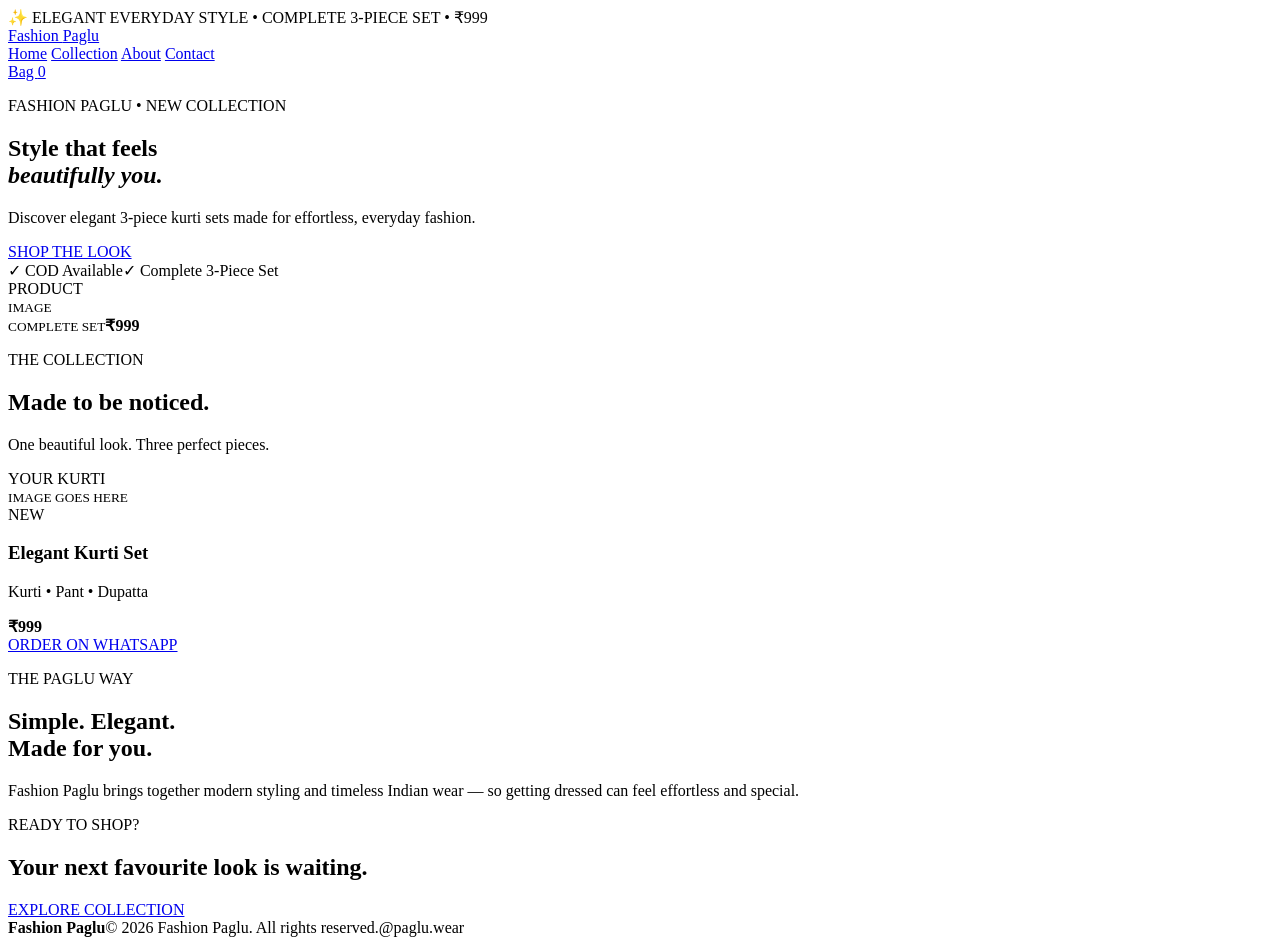
==== index.html @ d19883d5 "Create Fashion Paglu shop homepage" ====
<!DOCTYPE html>
<html lang="en">
<head>
  <meta charset="UTF-8">
  <meta name="viewport" content="width=device-width, initial-scale=1.0">
  <meta name="description" content="Fashion Paglu — elegant 3-piece kurti sets.">
  <title>Fashion Paglu | Elegant Kurti Sets</title>
  <link rel="preconnect" href="https://fonts.googleapis.com">
  <link rel="preconnect" href="https://fonts.gstatic.com" crossorigin>
  <link href="https://fonts.googleapis.com/css2?family=DM+Sans:wght@400;500;600;700&family=Playfair+Display:wght@500;600&display=swap" rel="stylesheet">
  <link rel="stylesheet" href="style.css">
</head>
<body>
  <div class="announcement">✨ ELEGANT EVERYDAY STYLE • COMPLETE 3-PIECE SET • ₹999</div>

  <header class="site-header">
    <a class="logo" href="#home">Fashion <span>Paglu</span></a>
    <nav>
      <a href="#home">Home</a>
      <a href="#collection">Collection</a>
      <a href="#about">About</a>
      <a href="#contact">Contact</a>
    </nav>
    <a class="bag" href="#collection">Bag <span>0</span></a>
  </header>

  <main id="home">
    <section class="hero">
      <div class="hero-copy">
        <p class="eyebrow">FASHION PAGLU • NEW COLLECTION</p>
        <h1>Style that feels<br><em>beautifully you.</em></h1>
        <p class="hero-text">Discover elegant 3-piece kurti sets made for effortless, everyday fashion.</p>
        <a class="button" href="#collection">SHOP THE LOOK</a>
        <div class="trust-row"><span>✓ COD Available</span><span>✓ Complete 3-Piece Set</span></div>
      </div>
      <div class="hero-card">
        <div class="placeholder">PRODUCT<br><small>IMAGE</small></div>
        <div class="price-tag"><small>COMPLETE SET</small><strong>₹999</strong></div>
      </div>
    </section>

    <section class="intro" id="collection">
      <p class="eyebrow">THE COLLECTION</p>
      <h2>Made to be noticed.</h2>
      <p>One beautiful look. Three perfect pieces.</p>
    </section>

    <section class="product-grid">
      <article class="product-card">
        <div class="product-image"><div class="placeholder">YOUR KURTI<br><small>IMAGE GOES HERE</small></div><span class="badge">NEW</span></div>
        <div class="product-info"><div><h3>Elegant Kurti Set</h3><p>Kurti • Pant • Dupatta</p></div><strong>₹999</strong></div>
        <a class="outline-button" href="https://wa.me/?text=Hi%20Fashion%20Paglu%2C%20I%20want%20to%20order%20the%20Elegant%20Kurti%20Set%20for%20%E2%82%B9999." target="_blank" rel="noopener">ORDER ON WHATSAPP</a>
      </article>
    </section>

    <section class="about" id="about">
      <div><p class="eyebrow">THE PAGLU WAY</p><h2>Simple. Elegant.<br>Made for you.</h2></div>
      <p>Fashion Paglu brings together modern styling and timeless Indian wear — so getting dressed can feel effortless and special.</p>
    </section>

    <section class="contact" id="contact">
      <p class="eyebrow">READY TO SHOP?</p>
      <h2>Your next favourite look is waiting.</h2>
      <a class="button" href="#collection">EXPLORE COLLECTION</a>
    </section>
  </main>

  <footer><strong>Fashion Paglu</strong><span>© 2026 Fashion Paglu. All rights reserved.</span><span>@paglu.wear</span></footer>
  <script src="script.js"></script>
</body>
</html>
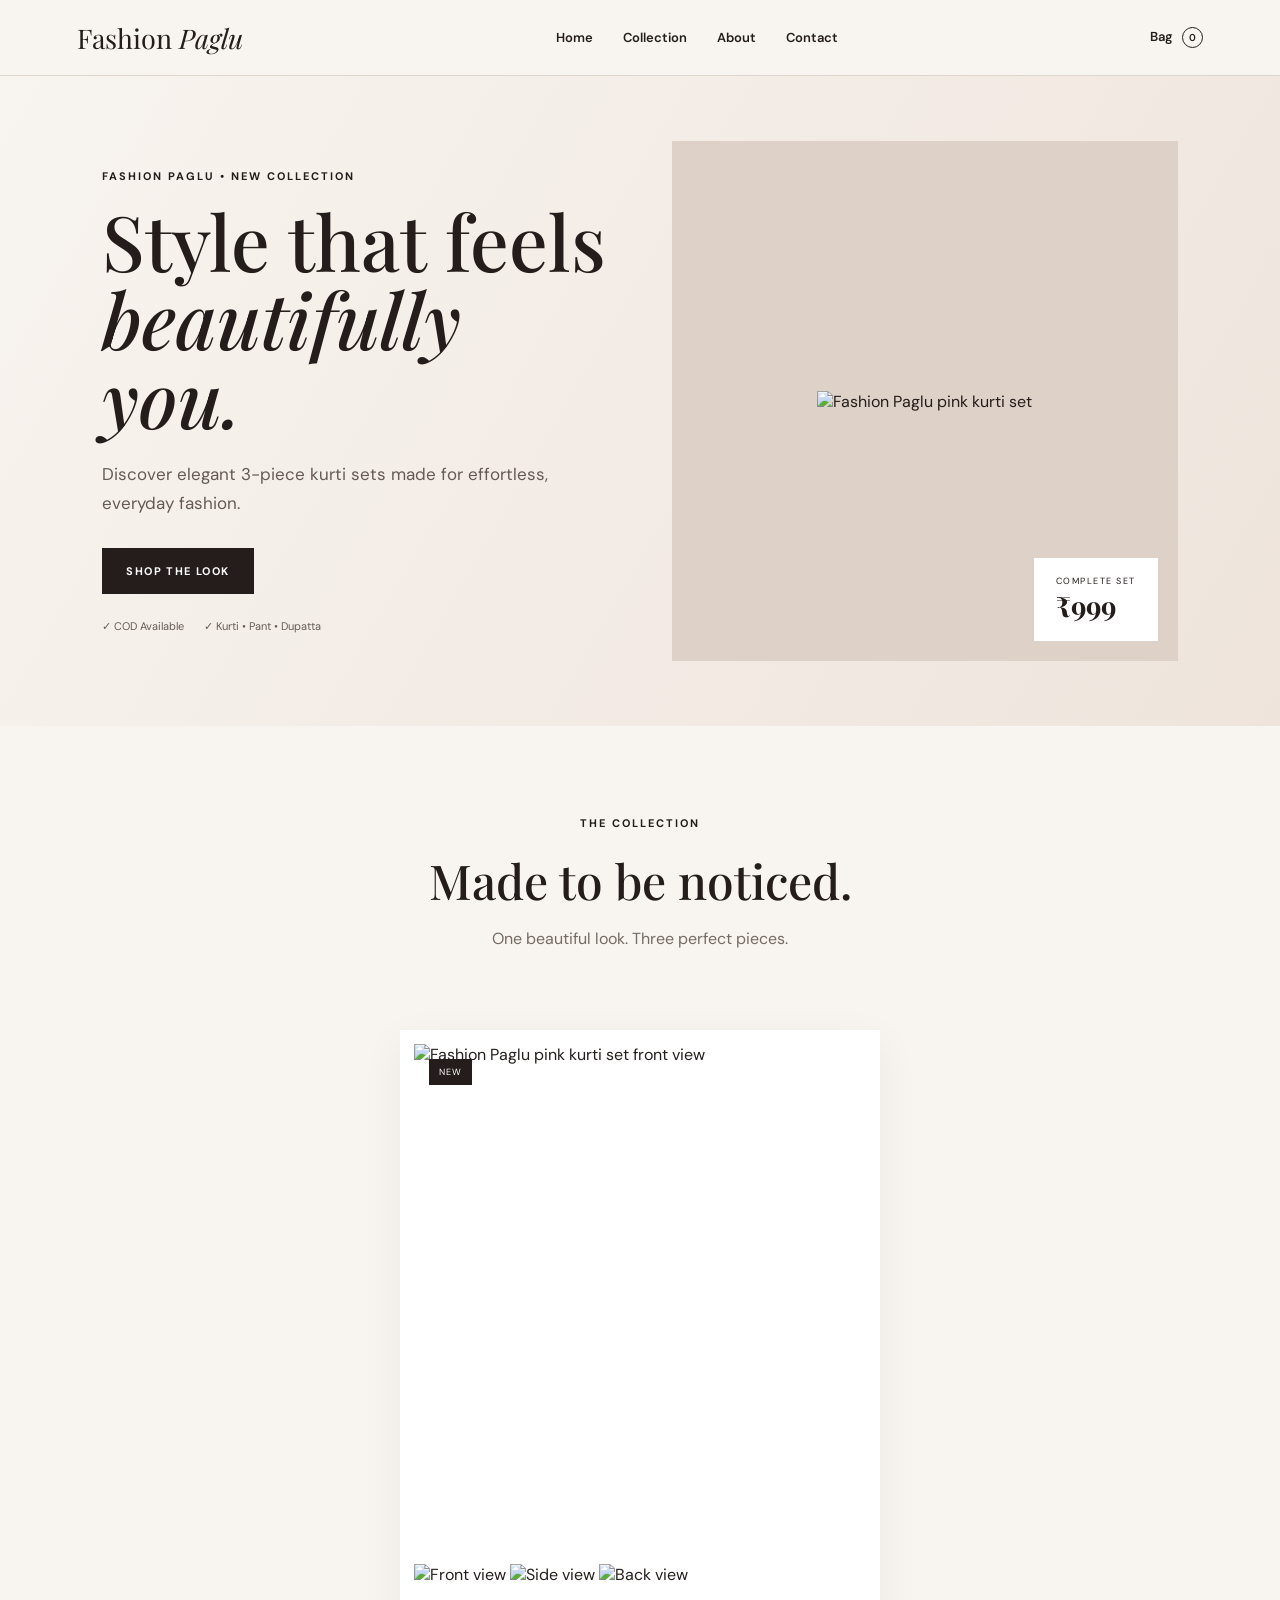
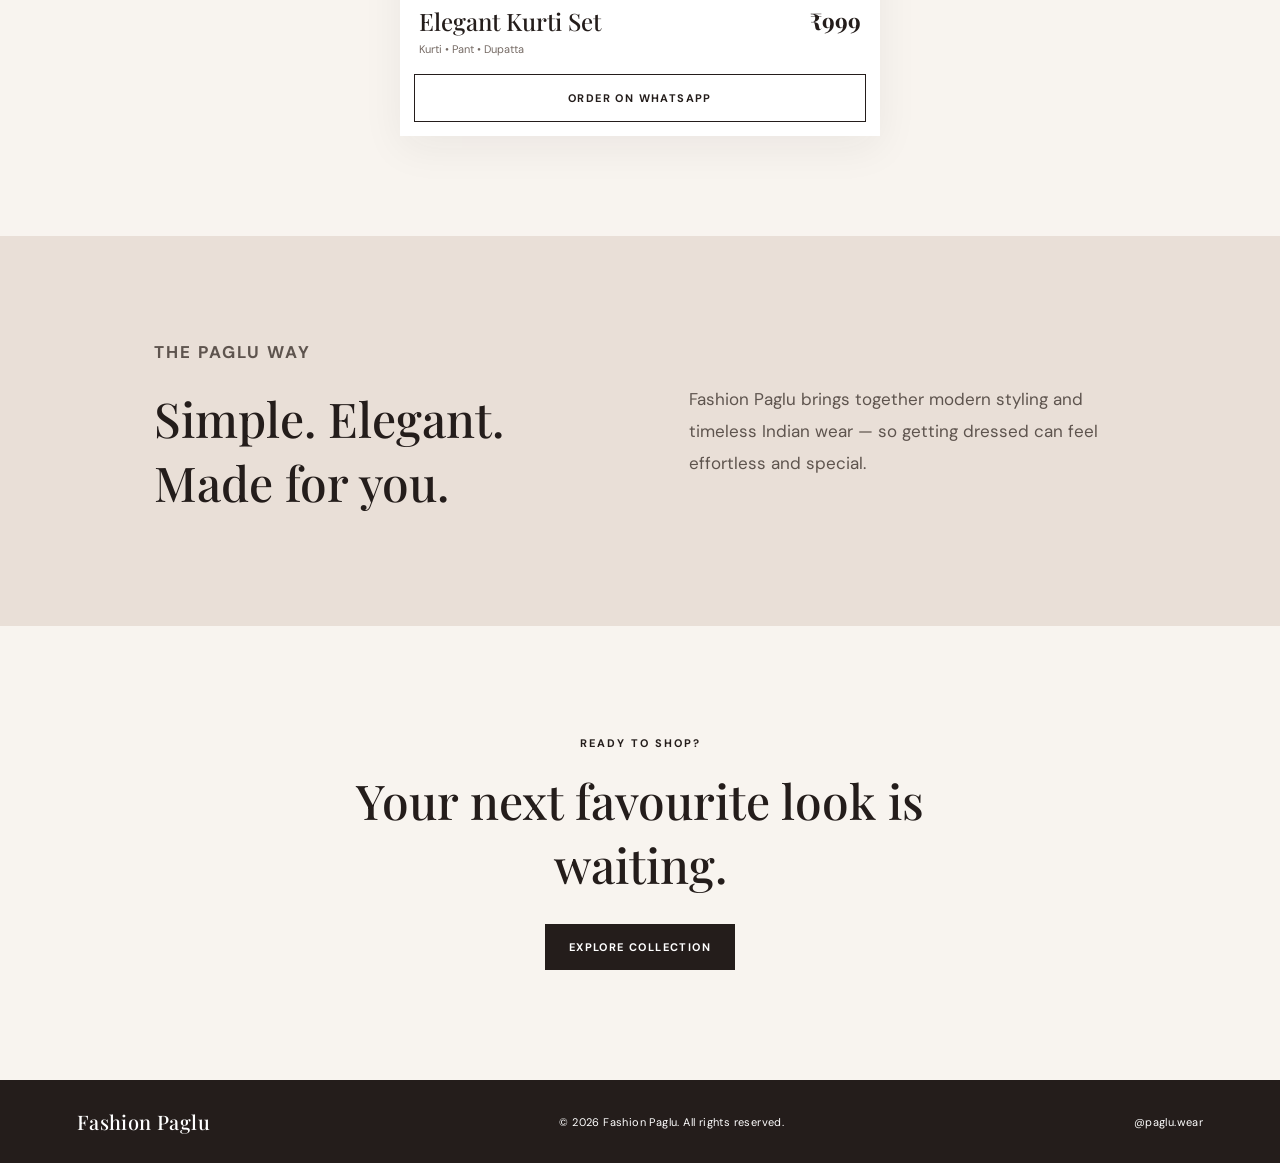
==== commit a3528b06: "Use Fashion Paglu product images and remove announcement bar" ====
--- a/index.html
+++ b/index.html
@@ -11,8 +11,6 @@
   <link rel="stylesheet" href="style.css">
 </head>
 <body>
-  <div class="announcement">✨ ELEGANT EVERYDAY STYLE • COMPLETE 3-PIECE SET • ₹999</div>
-
   <header class="site-header">
     <a class="logo" href="#home">Fashion <span>Paglu</span></a>
     <nav>
@@ -31,10 +29,10 @@
         <h1>Style that feels<br><em>beautifully you.</em></h1>
         <p class="hero-text">Discover elegant 3-piece kurti sets made for effortless, everyday fashion.</p>
         <a class="button" href="#collection">SHOP THE LOOK</a>
-        <div class="trust-row"><span>✓ COD Available</span><span>✓ Complete 3-Piece Set</span></div>
+        <div class="trust-row"><span>✓ COD Available</span><span>✓ Kurti • Pant • Dupatta</span></div>
       </div>
       <div class="hero-card">
-        <div class="placeholder">PRODUCT<br><small>IMAGE</small></div>
+        <img src="images/product-1.webp" alt="Fashion Paglu pink kurti set" class="hero-product-image">
         <div class="price-tag"><small>COMPLETE SET</small><strong>₹999</strong></div>
       </div>
     </section>
@@ -47,7 +45,15 @@
 
     <section class="product-grid">
       <article class="product-card">
-        <div class="product-image"><div class="placeholder">YOUR KURTI<br><small>IMAGE GOES HERE</small></div><span class="badge">NEW</span></div>
+        <div class="product-image">
+          <img src="images/product-1.webp" alt="Fashion Paglu pink kurti set front view">
+          <span class="badge">NEW</span>
+        </div>
+        <div class="product-gallery">
+          <img src="images/product-1.webp" alt="Front view">
+          <img src="images/product-2.webp" alt="Side view">
+          <img src="images/product-3.webp" alt="Back view">
+        </div>
         <div class="product-info"><div><h3>Elegant Kurti Set</h3><p>Kurti • Pant • Dupatta</p></div><strong>₹999</strong></div>
         <a class="outline-button" href="https://wa.me/?text=Hi%20Fashion%20Paglu%2C%20I%20want%20to%20order%20the%20Elegant%20Kurti%20Set%20for%20%E2%82%B9999." target="_blank" rel="noopener">ORDER ON WHATSAPP</a>
       </article>
--- a/style.css
+++ b/style.css
@@ -0,0 +1 @@
+*{box-sizing:border-box}html{scroll-behavior:smooth}body{margin:0;background:#f8f4ef;color:#241d1b;font-family:'DM Sans',sans-serif}.announcement{background:#241d1b;color:#fff;text-align:center;padding:10px;font-size:11px;letter-spacing:1.5px}.site-header{height:76px;display:flex;align-items:center;justify-content:space-between;padding:0 6%;background:#f8f4ef;border-bottom:1px solid #ded5cd;position:sticky;top:0;z-index:10}.logo{font-family:'Playfair Display',serif;font-size:27px;color:#241d1b;text-decoration:none}.logo span{font-style:italic}nav{display:flex;gap:30px}nav a,.bag{color:#241d1b;text-decoration:none;font-size:13px;font-weight:600}.bag span{display:inline-grid;place-items:center;margin-left:6px;width:21px;height:21px;border:1px solid #241d1b;border-radius:50%;font-size:10px}.hero{min-height:650px;display:grid;grid-template-columns:1fr 1fr;gap:6%;align-items:center;padding:65px 8%;background:linear-gradient(120deg,#f8f4ef,#eee4dc)}.hero-copy{max-width:580px}.eyebrow{font-size:11px;letter-spacing:2px;font-weight:700;margin:0 0 18px}.hero h1{font-family:'Playfair Display',serif;font-size:clamp(48px,6vw,82px);font-weight:500;line-height:1.02;margin:0 0 24px}.hero h1 em{font-weight:500}.hero-text{font-size:17px;line-height:1.7;max-width:470px;color:#655a55;margin-bottom:30px}.button,.outline-button{display:inline-block;text-decoration:none;font-weight:700;font-size:11px;letter-spacing:1.4px;padding:16px 24px;transition:.2s}.button{background:#241d1b;color:white}.button:hover{opacity:.86}.outline-button{border:1px solid #241d1b;color:#241d1b;width:100%;text-align:center;margin-top:18px}.outline-button:hover{background:#241d1b;color:white}.trust-row{display:flex;gap:20px;margin-top:25px;font-size:11px;color:#655a55}.hero-card{height:520px;position:relative;background:#ded2c8;overflow:hidden;display:grid;place-items:center}.placeholder{height:100%;width:100%;display:grid;place-items:center;text-align:center;color:#75675e;font-family:'Playfair Display',serif;font-size:28px;letter-spacing:3px;background:linear-gradient(145deg,#e8ddd4,#cfc0b5)}.placeholder small{font-family:'DM Sans',sans-serif;font-size:10px;letter-spacing:2px}.price-tag{position:absolute;right:20px;bottom:20px;background:#fff;padding:17px 22px;display:flex;flex-direction:column}.price-tag small{font-size:9px;letter-spacing:1.5px}.price-tag strong{font-family:'Playfair Display',serif;font-size:28px}.intro{text-align:center;padding:90px 20px 45px}.intro h2,.about h2,.contact h2{font-family:'Playfair Display',serif;font-weight:500;font-size:48px;margin:0 0 12px}.intro p:last-child{color:#756a64}.product-grid{max-width:1150px;margin:auto;padding:20px 25px 100px}.product-card{background:#fff;padding:14px;max-width:480px;margin:auto;box-shadow:0 12px 40px rgba(36,29,27,.06)}.product-image{height:520px;position:relative;overflow:hidden}.product-image .placeholder{background:linear-gradient(145deg,#eee4dc,#d7c8be)}.badge{position:absolute;left:15px;top:15px;background:#241d1b;color:#fff;padding:7px 10px;font-size:9px;letter-spacing:1px}.product-info{display:flex;justify-content:space-between;align-items:flex-start;padding:20px 5px 0}.product-info h3{font-family:'Playfair Display',serif;font-size:24px;font-weight:500;margin:0 0 5px}.product-info p{font-size:11px;color:#756a64;margin:0}.product-info strong{font-family:'Playfair Display',serif;font-size:23px}.about{background:#e9dfd7;display:grid;grid-template-columns:1fr 1fr;gap:10%;padding:100px 12%;align-items:center}.about p{font-size:17px;line-height:1.9;color:#5e544e}.contact{text-align:center;padding:110px 20px}.contact h2{max-width:700px;margin:0 auto 28px}footer{background:#241d1b;color:#fff;padding:28px 6%;display:flex;justify-content:space-between;align-items:center;font-size:11px;letter-spacing:.4px}footer strong{font-family:'Playfair Display',serif;font-size:20px;font-weight:500}@media(max-width:760px){nav{display:none}.site-header{padding:0 5%}.hero{grid-template-columns:1fr;padding:48px 6%;min-height:auto}.hero h1{font-size:52px}.hero-card{height:430px}.trust-row{flex-direction:column;gap:8px}.intro{padding-top:70px}.intro h2,.about h2,.contact h2{font-size:39px}.product-image{height:440px}.about{grid-template-columns:1fr;padding:70px 8%;gap:25px}footer{flex-direction:column;gap:12px;text-align:center}}
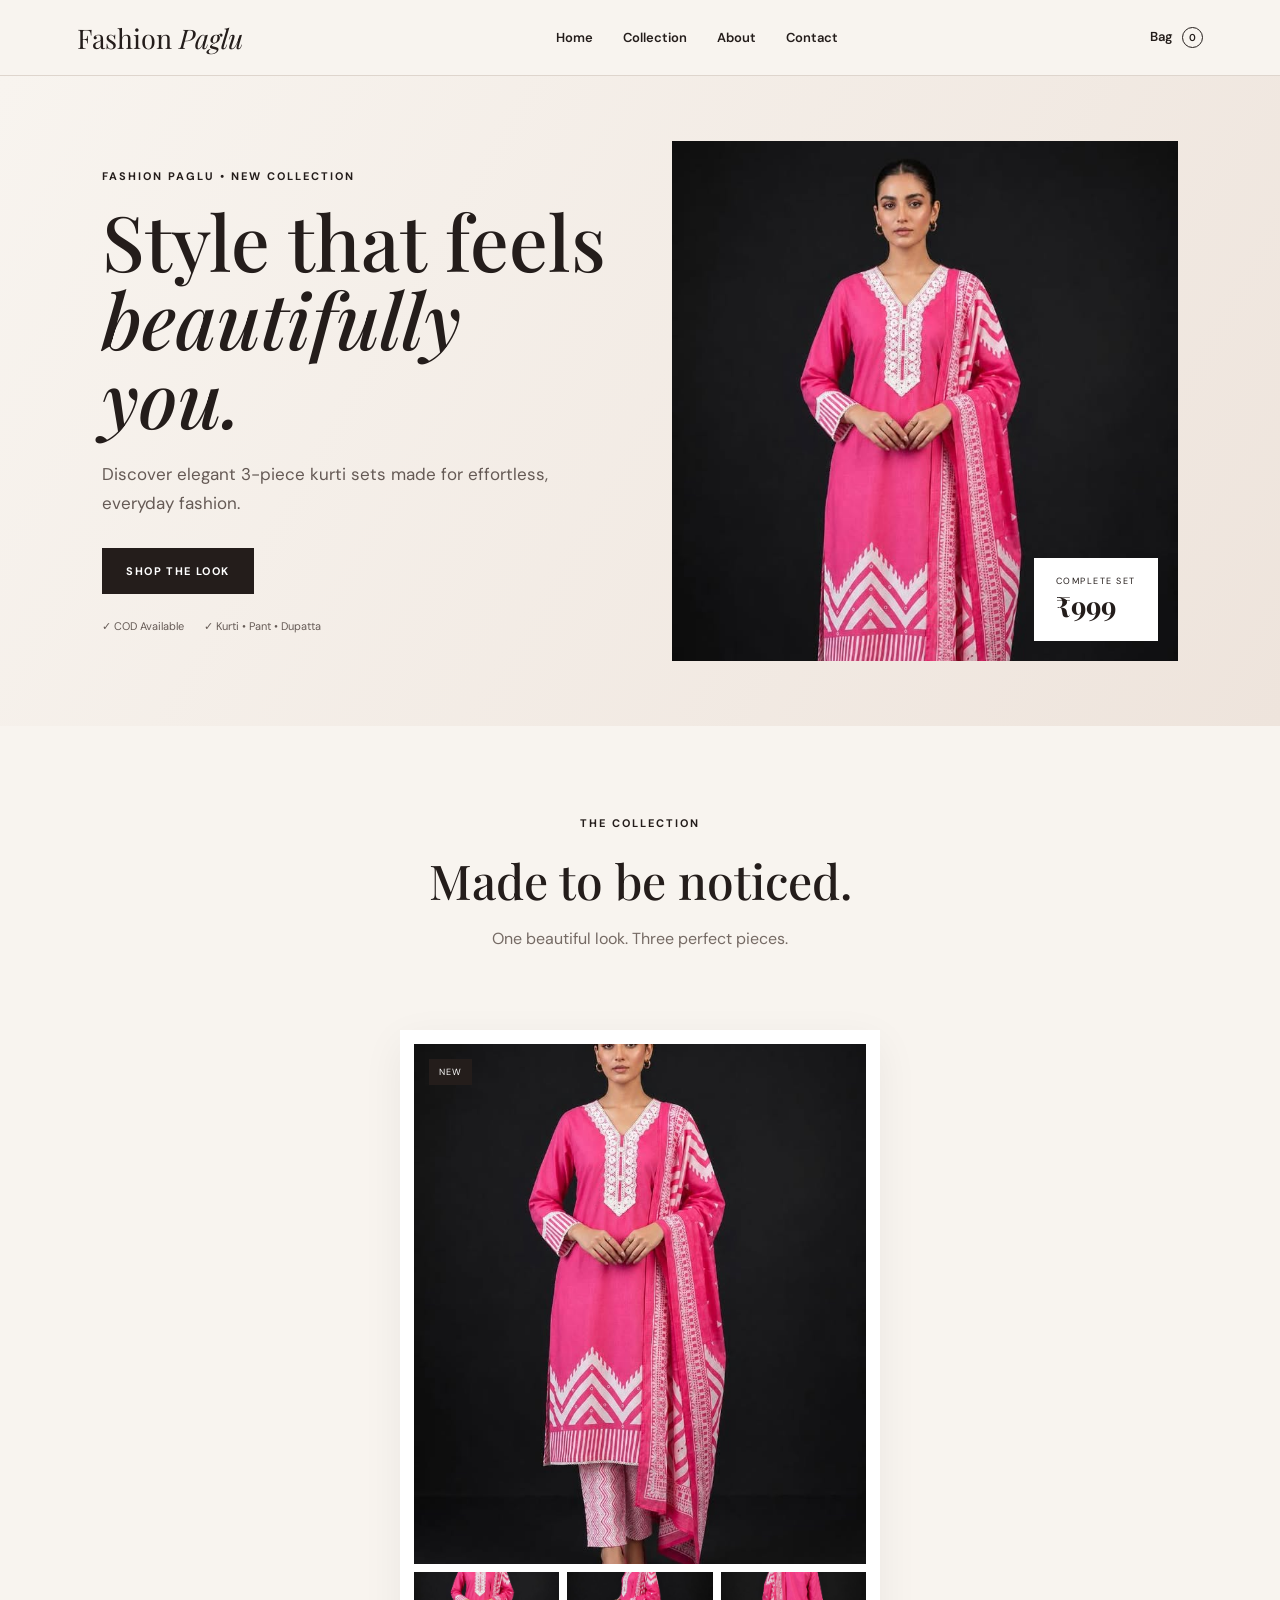
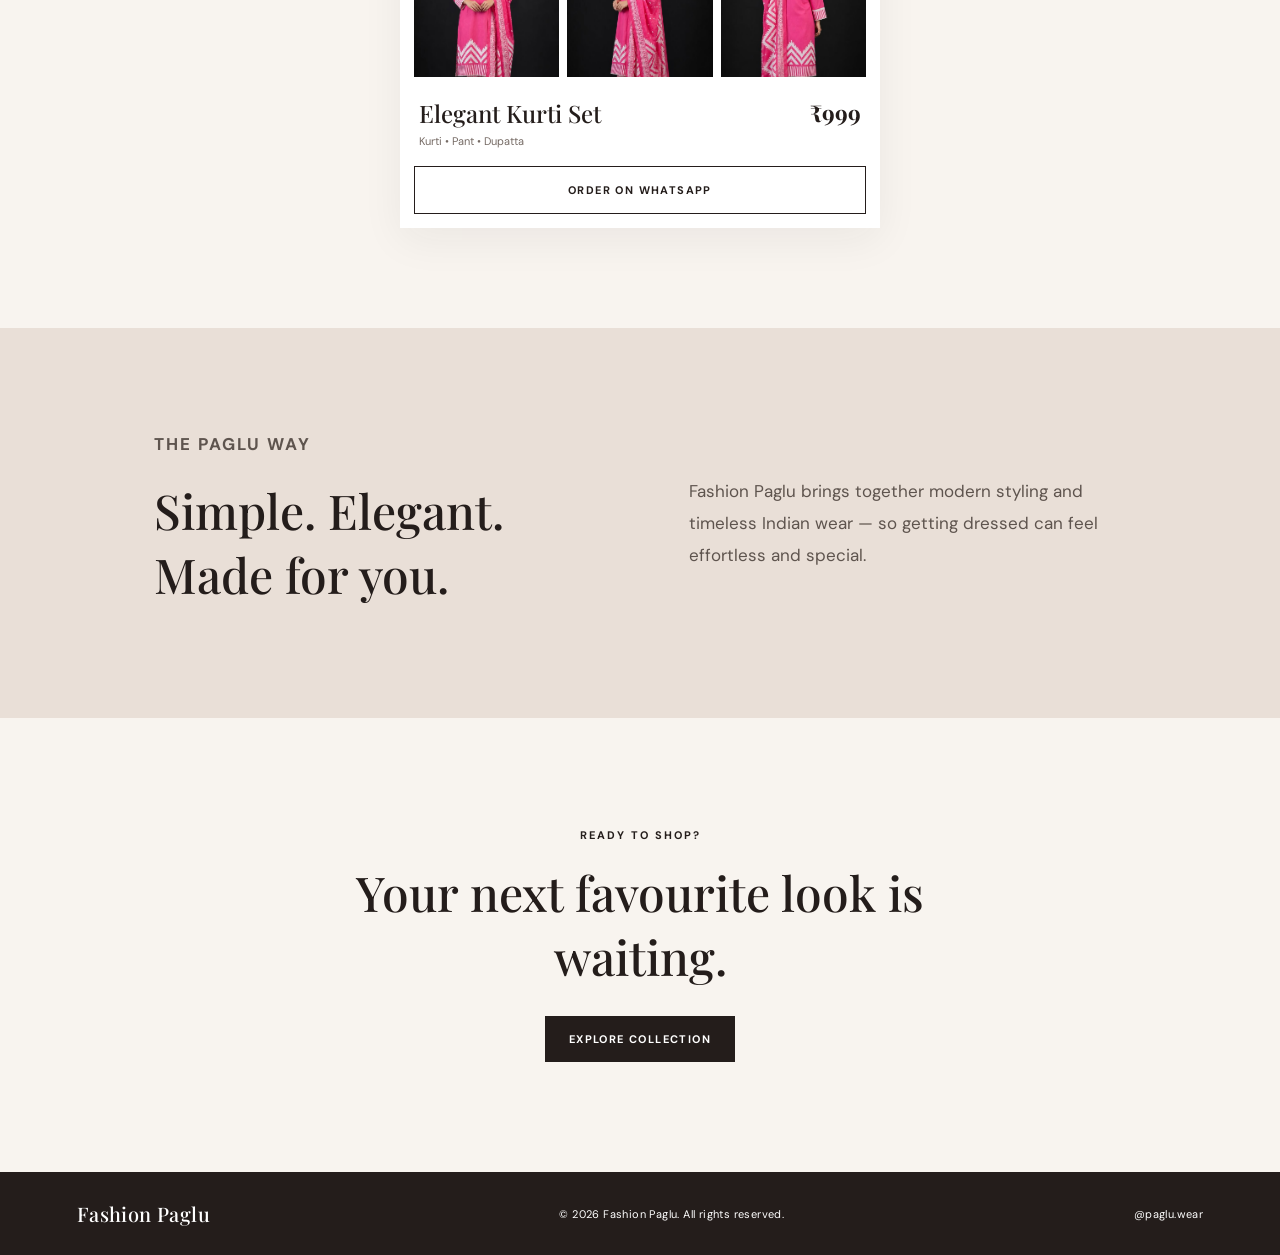
==== commit bcd1dea7: "Connect real Fashion Paglu product images" ====
--- a/index.html
+++ b/index.html
@@ -32,7 +32,7 @@
         <div class="trust-row"><span>✓ COD Available</span><span>✓ Kurti • Pant • Dupatta</span></div>
       </div>
       <div class="hero-card">
-        <img src="images/product-1.webp" alt="Fashion Paglu pink kurti set" class="hero-product-image">
+        <img src="786656484_1089014850242842_1424565845013368971_n.jpg" alt="Fashion Paglu pink kurti set" class="hero-product-image">
         <div class="price-tag"><small>COMPLETE SET</small><strong>₹999</strong></div>
       </div>
     </section>
@@ -46,13 +46,13 @@
     <section class="product-grid">
       <article class="product-card">
         <div class="product-image">
-          <img src="images/product-1.webp" alt="Fashion Paglu pink kurti set front view">
+          <img src="786656484_1089014850242842_1424565845013368971_n.jpg" alt="Fashion Paglu pink kurti set front view">
           <span class="badge">NEW</span>
         </div>
         <div class="product-gallery">
-          <img src="images/product-1.webp" alt="Front view">
-          <img src="images/product-2.webp" alt="Side view">
-          <img src="images/product-3.webp" alt="Back view">
+          <img src="786656484_1089014850242842_1424565845013368971_n.jpg" alt="Front view">
+          <img src="736225140_2574748992990393_1213874851290949820_n.jpg" alt="Side view">
+          <img src="790930401_1851140159583548_4862133159467574336_n.jpg" alt="Back view">
         </div>
         <div class="product-info"><div><h3>Elegant Kurti Set</h3><p>Kurti • Pant • Dupatta</p></div><strong>₹999</strong></div>
         <a class="outline-button" href="https://wa.me/?text=Hi%20Fashion%20Paglu%2C%20I%20want%20to%20order%20the%20Elegant%20Kurti%20Set%20for%20%E2%82%B9999." target="_blank" rel="noopener">ORDER ON WHATSAPP</a>
--- a/style.css
+++ b/style.css
@@ -1 +1 @@
-*{box-sizing:border-box}html{scroll-behavior:smooth}body{margin:0;background:#f8f4ef;color:#241d1b;font-family:'DM Sans',sans-serif}.announcement{background:#241d1b;color:#fff;text-align:center;padding:10px;font-size:11px;letter-spacing:1.5px}.site-header{height:76px;display:flex;align-items:center;justify-content:space-between;padding:0 6%;background:#f8f4ef;border-bottom:1px solid #ded5cd;position:sticky;top:0;z-index:10}.logo{font-family:'Playfair Display',serif;font-size:27px;color:#241d1b;text-decoration:none}.logo span{font-style:italic}nav{display:flex;gap:30px}nav a,.bag{color:#241d1b;text-decoration:none;font-size:13px;font-weight:600}.bag span{display:inline-grid;place-items:center;margin-left:6px;width:21px;height:21px;border:1px solid #241d1b;border-radius:50%;font-size:10px}.hero{min-height:650px;display:grid;grid-template-columns:1fr 1fr;gap:6%;align-items:center;padding:65px 8%;background:linear-gradient(120deg,#f8f4ef,#eee4dc)}.hero-copy{max-width:580px}.eyebrow{font-size:11px;letter-spacing:2px;font-weight:700;margin:0 0 18px}.hero h1{font-family:'Playfair Display',serif;font-size:clamp(48px,6vw,82px);font-weight:500;line-height:1.02;margin:0 0 24px}.hero h1 em{font-weight:500}.hero-text{font-size:17px;line-height:1.7;max-width:470px;color:#655a55;margin-bottom:30px}.button,.outline-button{display:inline-block;text-decoration:none;font-weight:700;font-size:11px;letter-spacing:1.4px;padding:16px 24px;transition:.2s}.button{background:#241d1b;color:white}.button:hover{opacity:.86}.outline-button{border:1px solid #241d1b;color:#241d1b;width:100%;text-align:center;margin-top:18px}.outline-button:hover{background:#241d1b;color:white}.trust-row{display:flex;gap:20px;margin-top:25px;font-size:11px;color:#655a55}.hero-card{height:520px;position:relative;background:#ded2c8;overflow:hidden;display:grid;place-items:center}.placeholder{height:100%;width:100%;display:grid;place-items:center;text-align:center;color:#75675e;font-family:'Playfair Display',serif;font-size:28px;letter-spacing:3px;background:linear-gradient(145deg,#e8ddd4,#cfc0b5)}.placeholder small{font-family:'DM Sans',sans-serif;font-size:10px;letter-spacing:2px}.price-tag{position:absolute;right:20px;bottom:20px;background:#fff;padding:17px 22px;display:flex;flex-direction:column}.price-tag small{font-size:9px;letter-spacing:1.5px}.price-tag strong{font-family:'Playfair Display',serif;font-size:28px}.intro{text-align:center;padding:90px 20px 45px}.intro h2,.about h2,.contact h2{font-family:'Playfair Display',serif;font-weight:500;font-size:48px;margin:0 0 12px}.intro p:last-child{color:#756a64}.product-grid{max-width:1150px;margin:auto;padding:20px 25px 100px}.product-card{background:#fff;padding:14px;max-width:480px;margin:auto;box-shadow:0 12px 40px rgba(36,29,27,.06)}.product-image{height:520px;position:relative;overflow:hidden}.product-image .placeholder{background:linear-gradient(145deg,#eee4dc,#d7c8be)}.badge{position:absolute;left:15px;top:15px;background:#241d1b;color:#fff;padding:7px 10px;font-size:9px;letter-spacing:1px}.product-info{display:flex;justify-content:space-between;align-items:flex-start;padding:20px 5px 0}.product-info h3{font-family:'Playfair Display',serif;font-size:24px;font-weight:500;margin:0 0 5px}.product-info p{font-size:11px;color:#756a64;margin:0}.product-info strong{font-family:'Playfair Display',serif;font-size:23px}.about{background:#e9dfd7;display:grid;grid-template-columns:1fr 1fr;gap:10%;padding:100px 12%;align-items:center}.about p{font-size:17px;line-height:1.9;color:#5e544e}.contact{text-align:center;padding:110px 20px}.contact h2{max-width:700px;margin:0 auto 28px}footer{background:#241d1b;color:#fff;padding:28px 6%;display:flex;justify-content:space-between;align-items:center;font-size:11px;letter-spacing:.4px}footer strong{font-family:'Playfair Display',serif;font-size:20px;font-weight:500}@media(max-width:760px){nav{display:none}.site-header{padding:0 5%}.hero{grid-template-columns:1fr;padding:48px 6%;min-height:auto}.hero h1{font-size:52px}.hero-card{height:430px}.trust-row{flex-direction:column;gap:8px}.intro{padding-top:70px}.intro h2,.about h2,.contact h2{font-size:39px}.product-image{height:440px}.about{grid-template-columns:1fr;padding:70px 8%;gap:25px}footer{flex-direction:column;gap:12px;text-align:center}}+*{box-sizing:border-box}html{scroll-behavior:smooth}body{margin:0;background:#f8f4ef;color:#241d1b;font-family:'DM Sans',sans-serif}.site-header{height:76px;display:flex;align-items:center;justify-content:space-between;padding:0 6%;background:#f8f4ef;border-bottom:1px solid #ded5cd;position:sticky;top:0;z-index:10}.logo{font-family:'Playfair Display',serif;font-size:27px;color:#241d1b;text-decoration:none}.logo span{font-style:italic}nav{display:flex;gap:30px}nav a,.bag{color:#241d1b;text-decoration:none;font-size:13px;font-weight:600}.bag span{display:inline-grid;place-items:center;margin-left:6px;width:21px;height:21px;border:1px solid #241d1b;border-radius:50%;font-size:10px}.hero{min-height:650px;display:grid;grid-template-columns:1fr 1fr;gap:6%;align-items:center;padding:65px 8%;background:linear-gradient(120deg,#f8f4ef,#eee4dc)}.hero-copy{max-width:580px}.eyebrow{font-size:11px;letter-spacing:2px;font-weight:700;margin:0 0 18px}.hero h1{font-family:'Playfair Display',serif;font-size:clamp(48px,6vw,82px);font-weight:500;line-height:1.02;margin:0 0 24px}.hero h1 em{font-weight:500}.hero-text{font-size:17px;line-height:1.7;max-width:470px;color:#655a55;margin-bottom:30px}.button,.outline-button{display:inline-block;text-decoration:none;font-weight:700;font-size:11px;letter-spacing:1.4px;padding:16px 24px;transition:.2s}.button{background:#241d1b;color:white}.button:hover{opacity:.86}.outline-button{border:1px solid #241d1b;color:#241d1b;width:100%;text-align:center;margin-top:18px}.outline-button:hover{background:#241d1b;color:white}.trust-row{display:flex;gap:20px;margin-top:25px;font-size:11px;color:#655a55}.hero-card{height:520px;position:relative;background:#151313;overflow:hidden;display:grid;place-items:center}.hero-product-image{width:100%;height:100%;object-fit:cover;object-position:center}.price-tag{position:absolute;right:20px;bottom:20px;background:#fff;padding:17px 22px;display:flex;flex-direction:column}.price-tag small{font-size:9px;letter-spacing:1.5px}.price-tag strong{font-family:'Playfair Display',serif;font-size:28px}.intro{text-align:center;padding:90px 20px 45px}.intro h2,.about h2,.contact h2{font-family:'Playfair Display',serif;font-weight:500;font-size:48px;margin:0 0 12px}.intro p:last-child{color:#756a64}.product-grid{max-width:1150px;margin:auto;padding:20px 25px 100px}.product-card{background:#fff;padding:14px;max-width:480px;margin:auto;box-shadow:0 12px 40px rgba(36,29,27,.06)}.product-image{height:520px;position:relative;overflow:hidden;background:#151313}.product-image>img{width:100%;height:100%;display:block;object-fit:cover;object-position:center}.badge{position:absolute;left:15px;top:15px;background:#241d1b;color:#fff;padding:7px 10px;font-size:9px;letter-spacing:1px}.product-gallery{display:grid;grid-template-columns:repeat(3,1fr);gap:8px;margin-top:8px}.product-gallery img{width:100%;height:105px;display:block;object-fit:cover;object-position:center;background:#151313}.product-info{display:flex;justify-content:space-between;align-items:flex-start;padding:20px 5px 0}.product-info h3{font-family:'Playfair Display',serif;font-size:24px;font-weight:500;margin:0 0 5px}.product-info p{font-size:11px;color:#756a64;margin:0}.product-info strong{font-family:'Playfair Display',serif;font-size:23px}.about{background:#e9dfd7;display:grid;grid-template-columns:1fr 1fr;gap:10%;padding:100px 12%;align-items:center}.about p{font-size:17px;line-height:1.9;color:#5e544e}.contact{text-align:center;padding:110px 20px}.contact h2{max-width:700px;margin:0 auto 28px}footer{background:#241d1b;color:#fff;padding:28px 6%;display:flex;justify-content:space-between;align-items:center;font-size:11px;letter-spacing:.4px}footer strong{font-family:'Playfair Display',serif;font-size:20px;font-weight:500}@media(max-width:760px){nav{display:none}.site-header{padding:0 5%}.hero{grid-template-columns:1fr;padding:48px 6%;min-height:auto}.hero h1{font-size:52px}.hero-card{height:430px}.trust-row{flex-direction:column;gap:8px}.intro{padding-top:70px}.intro h2,.about h2,.contact h2{font-size:39px}.product-image{height:440px}.product-gallery img{height:90px}.about{grid-template-columns:1fr;padding:70px 8%;gap:25px}footer{flex-direction:column;gap:12px;text-align:center}}
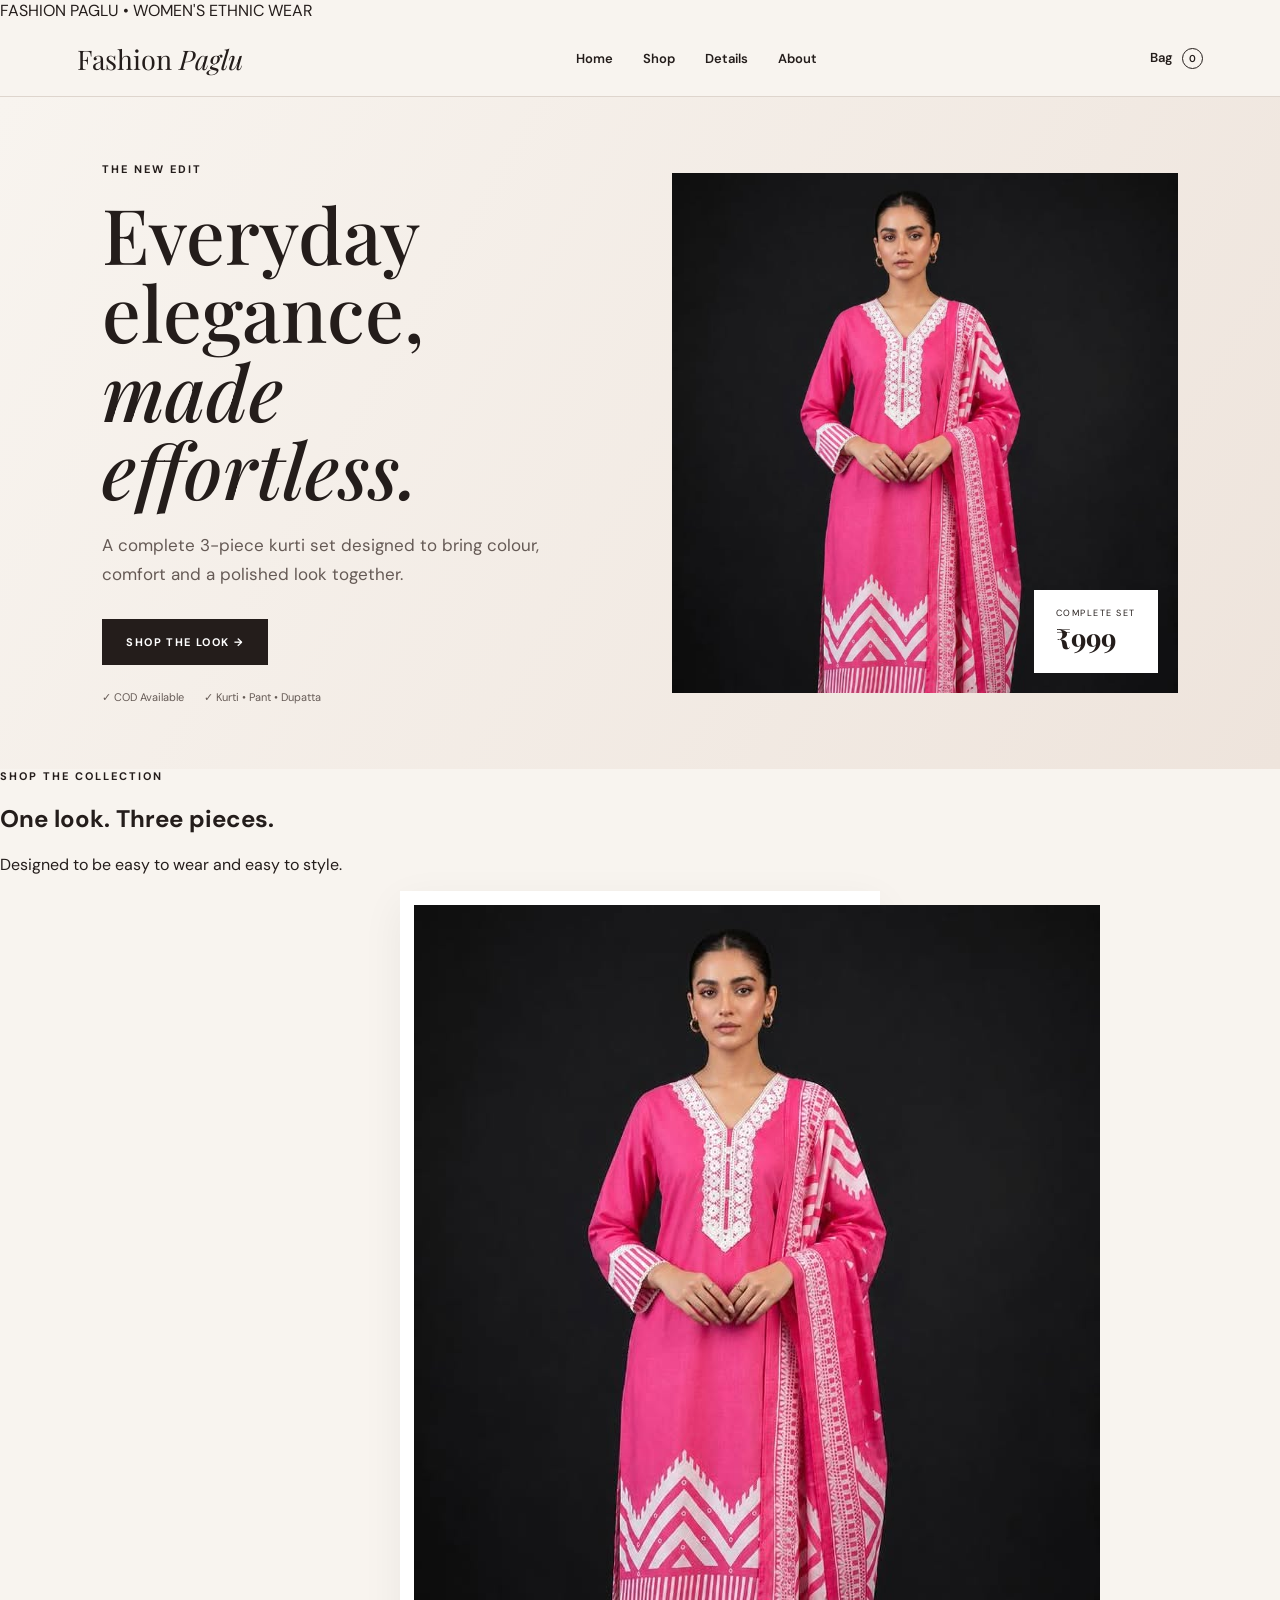
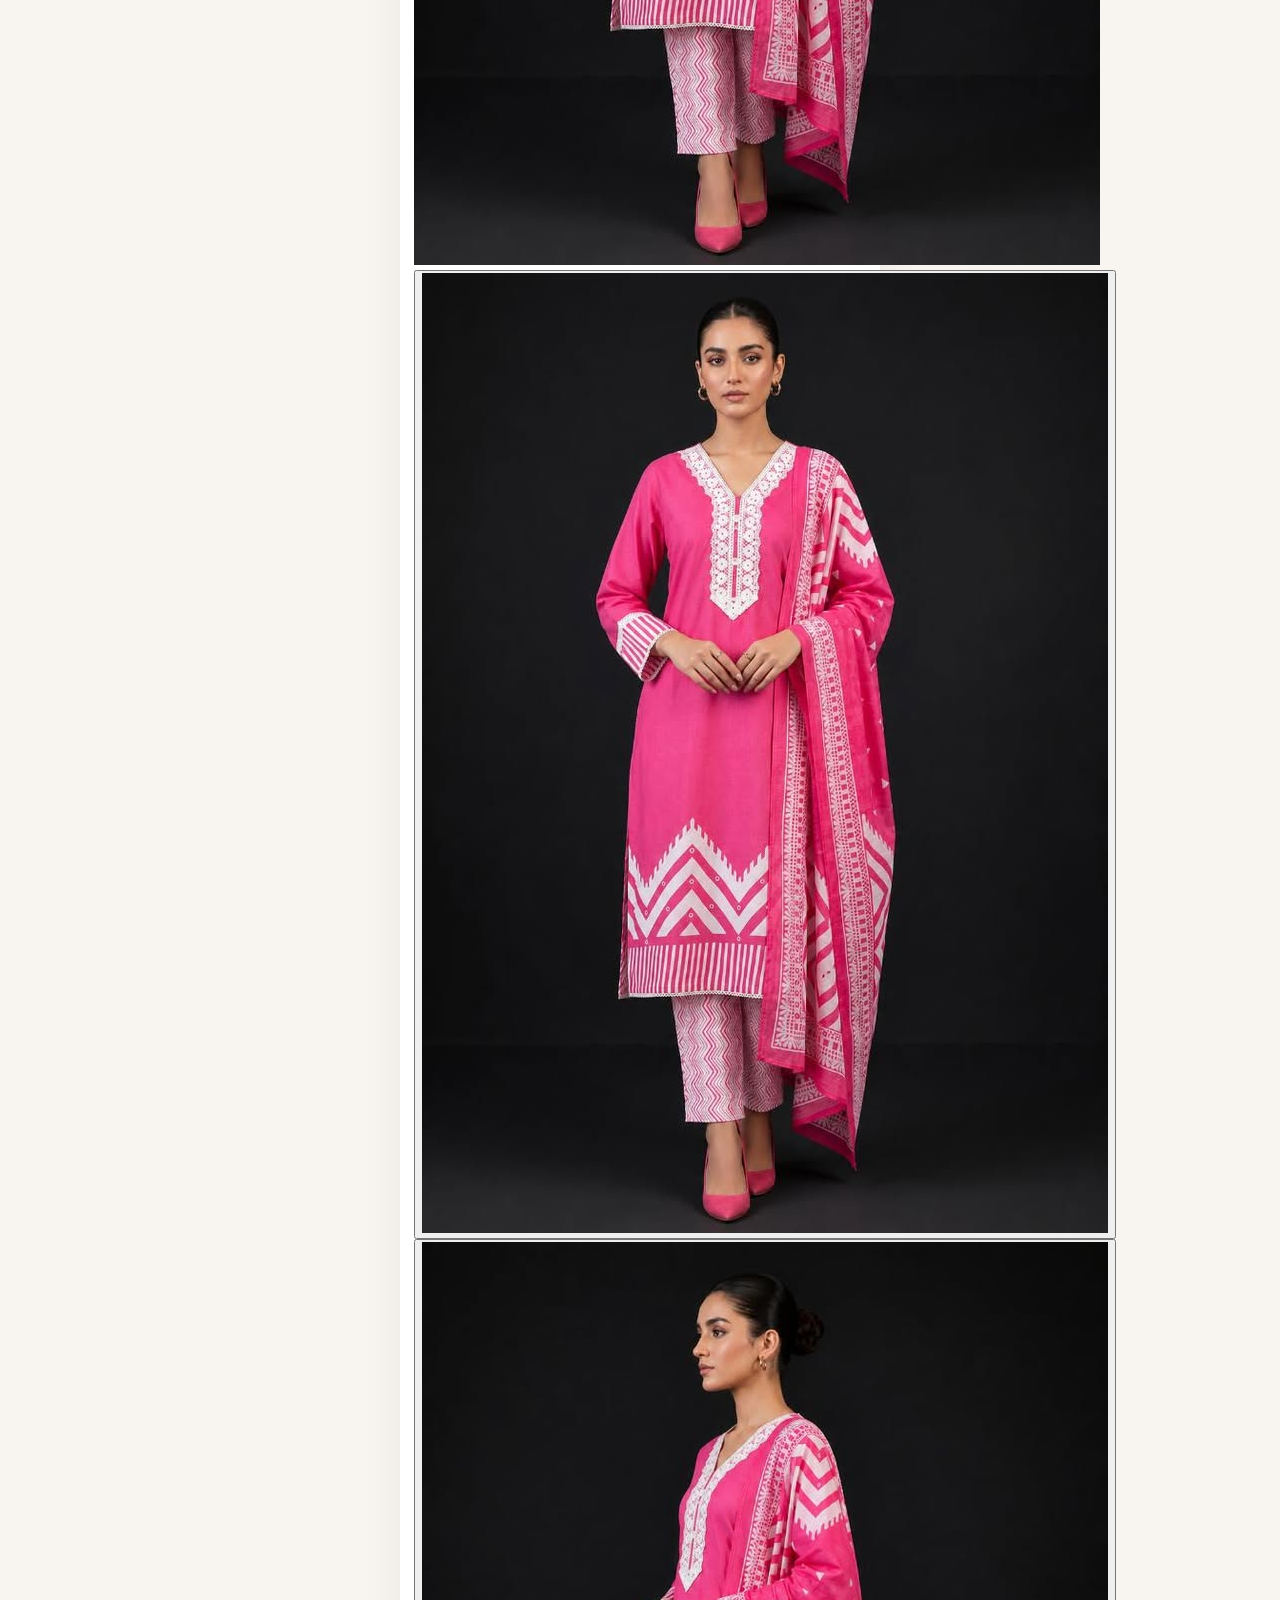
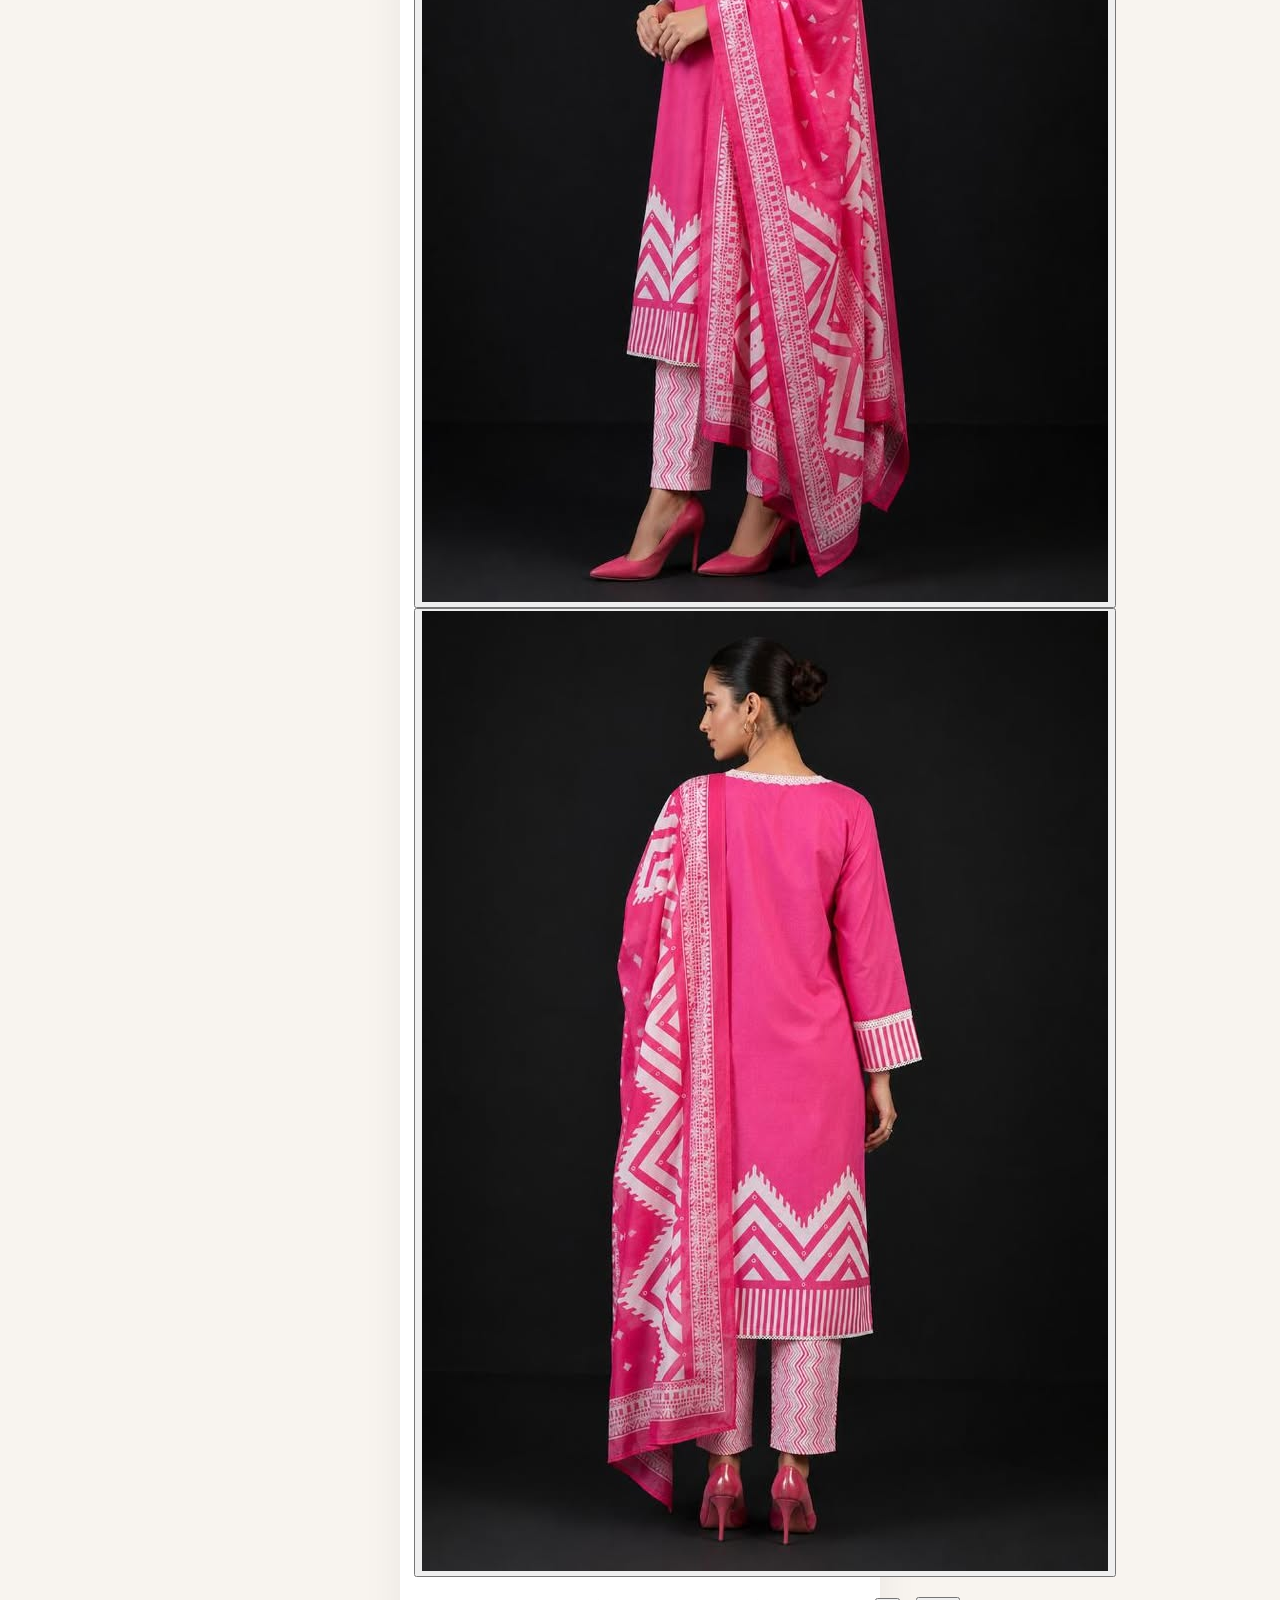
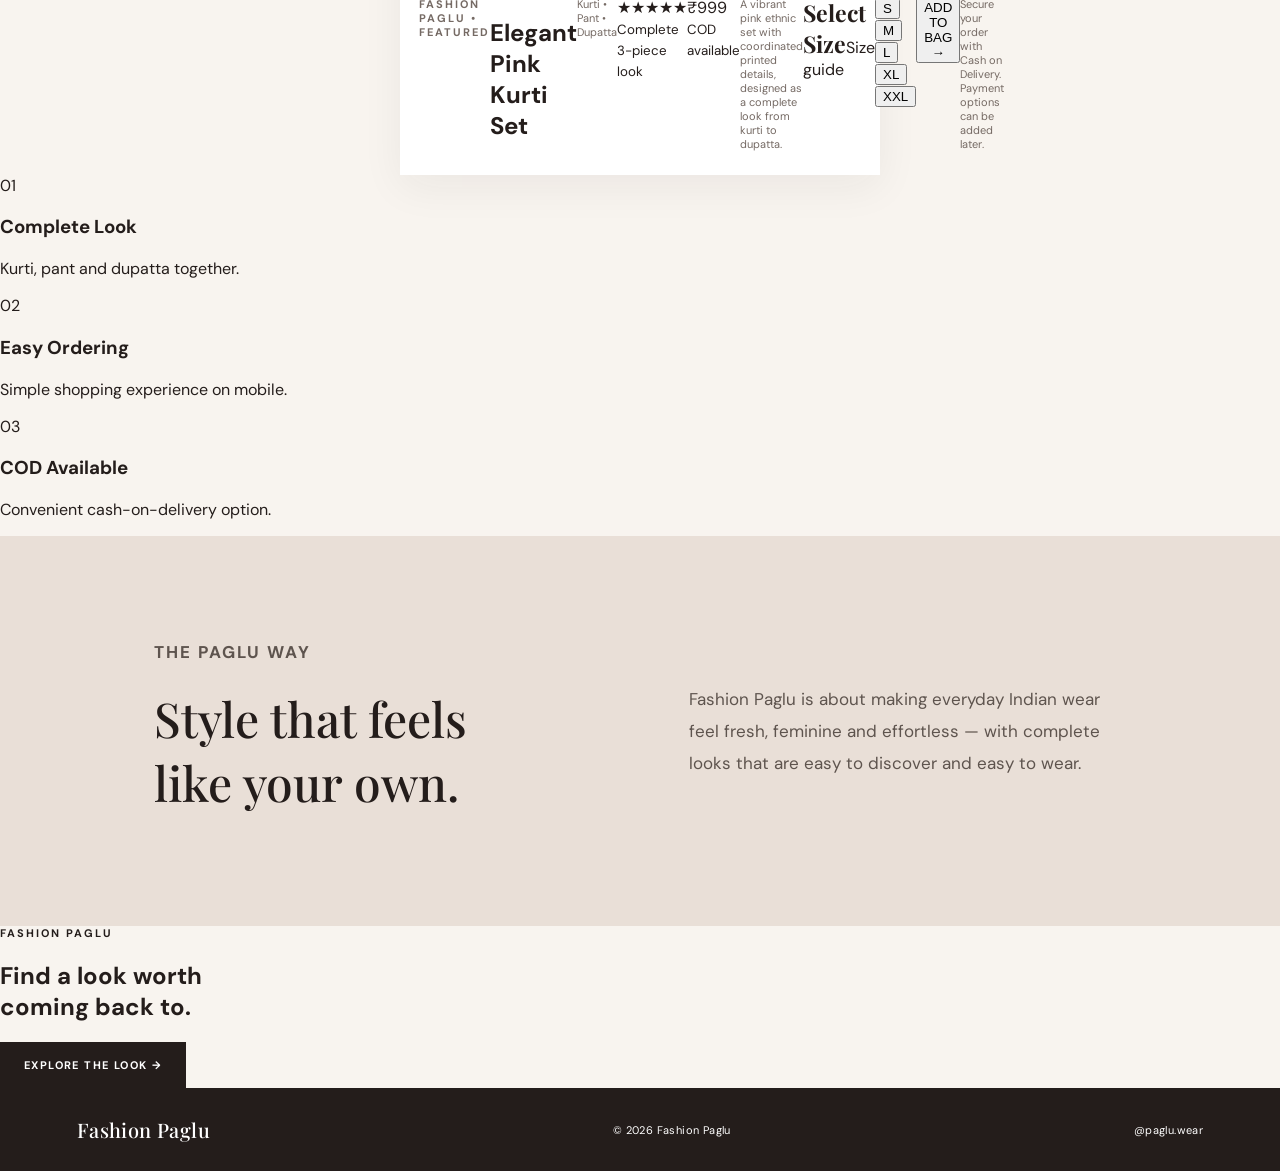
==== commit 6443eb15: "Upgrade Fashion Paglu boutique shop UI" ====
--- a/index.html
+++ b/index.html
@@ -4,74 +4,90 @@
   <meta charset="UTF-8">
   <meta name="viewport" content="width=device-width, initial-scale=1.0">
   <meta name="description" content="Fashion Paglu — elegant 3-piece kurti sets.">
-  <title>Fashion Paglu | Elegant Kurti Sets</title>
+  <title>Fashion Paglu | Women's Ethnic Wear</title>
   <link rel="preconnect" href="https://fonts.googleapis.com">
   <link rel="preconnect" href="https://fonts.gstatic.com" crossorigin>
   <link href="https://fonts.googleapis.com/css2?family=DM+Sans:wght@400;500;600;700&family=Playfair+Display:wght@500;600&display=swap" rel="stylesheet">
   <link rel="stylesheet" href="style.css">
 </head>
 <body>
+  <div class="topbar">FASHION PAGLU • WOMEN'S ETHNIC WEAR</div>
+
   <header class="site-header">
     <a class="logo" href="#home">Fashion <span>Paglu</span></a>
     <nav>
       <a href="#home">Home</a>
-      <a href="#collection">Collection</a>
+      <a href="#collection">Shop</a>
+      <a href="#details">Details</a>
       <a href="#about">About</a>
-      <a href="#contact">Contact</a>
     </nav>
-    <a class="bag" href="#collection">Bag <span>0</span></a>
+    <a class="bag" href="#collection" aria-label="Shopping bag">Bag <span id="bagCount">0</span></a>
   </header>
 
   <main id="home">
     <section class="hero">
       <div class="hero-copy">
-        <p class="eyebrow">FASHION PAGLU • NEW COLLECTION</p>
-        <h1>Style that feels<br><em>beautifully you.</em></h1>
-        <p class="hero-text">Discover elegant 3-piece kurti sets made for effortless, everyday fashion.</p>
-        <a class="button" href="#collection">SHOP THE LOOK</a>
+        <p class="eyebrow">THE NEW EDIT</p>
+        <h1>Everyday elegance,<br><em>made effortless.</em></h1>
+        <p class="hero-text">A complete 3-piece kurti set designed to bring colour, comfort and a polished look together.</p>
+        <a class="button" href="#collection">SHOP THE LOOK <span>→</span></a>
         <div class="trust-row"><span>✓ COD Available</span><span>✓ Kurti • Pant • Dupatta</span></div>
       </div>
       <div class="hero-card">
-        <img src="786656484_1089014850242842_1424565845013368971_n.jpg" alt="Fashion Paglu pink kurti set" class="hero-product-image">
+        <img src="786656484_1089014850242842_1424565845013368971_n.jpg" alt="Pink Fashion Paglu kurti set" class="hero-product-image">
         <div class="price-tag"><small>COMPLETE SET</small><strong>₹999</strong></div>
       </div>
     </section>
 
-    <section class="intro" id="collection">
-      <p class="eyebrow">THE COLLECTION</p>
-      <h2>Made to be noticed.</h2>
-      <p>One beautiful look. Three perfect pieces.</p>
+    <section class="shop-heading" id="collection">
+      <div><p class="eyebrow">SHOP THE COLLECTION</p><h2>One look. Three pieces.</h2></div>
+      <p>Designed to be easy to wear and easy to style.</p>
     </section>
 
-    <section class="product-grid">
-      <article class="product-card">
-        <div class="product-image">
-          <img src="786656484_1089014850242842_1424565845013368971_n.jpg" alt="Fashion Paglu pink kurti set front view">
-          <span class="badge">NEW</span>
+    <section class="product-wrap">
+      <article class="product-card" id="details">
+        <div class="product-visual">
+          <div class="product-main"><img id="mainProductImage" src="786656484_1089014850242842_1424565845013368971_n.jpg" alt="Pink kurti set front view"></div>
+          <div class="thumbs" aria-label="Product images">
+            <button class="thumb active" data-image="786656484_1089014850242842_1424565845013368971_n.jpg"><img src="786656484_1089014850242842_1424565845013368971_n.jpg" alt="Front view"></button>
+            <button class="thumb" data-image="736225140_2574748992990393_1213874851290949820_n.jpg"><img src="736225140_2574748992990393_1213874851290949820_n.jpg" alt="Side view"></button>
+            <button class="thumb" data-image="790930401_1851140159583548_4862133159467574336_n.jpg"><img src="790930401_1851140159583548_4862133159467574336_n.jpg" alt="Back view"></button>
+          </div>
         </div>
-        <div class="product-gallery">
-          <img src="786656484_1089014850242842_1424565845013368971_n.jpg" alt="Front view">
-          <img src="736225140_2574748992990393_1213874851290949820_n.jpg" alt="Side view">
-          <img src="790930401_1851140159583548_4862133159467574336_n.jpg" alt="Back view">
+        <div class="product-info">
+          <p class="eyebrow">FASHION PAGLU • FEATURED</p>
+          <h2>Elegant Pink Kurti Set</h2>
+          <p class="subline">Kurti • Pant • Dupatta</p>
+          <div class="rating"><span>★★★★★</span> <small>Complete 3-piece look</small></div>
+          <div class="product-price">₹999 <small>COD available</small></div>
+          <p class="description">A vibrant pink ethnic set with coordinated printed details, designed as a complete look from kurti to dupatta.</p>
+          <div class="sizes-title"><strong>Select Size</strong><span>Size guide</span></div>
+          <div class="sizes"><button>S</button><button>M</button><button>L</button><button>XL</button><button>XXL</button></div>
+          <button class="buy-button" id="addBag">ADD TO BAG <span>→</span></button>
+          <p class="note">Secure your order with Cash on Delivery. Payment options can be added later.</p>
         </div>
-        <div class="product-info"><div><h3>Elegant Kurti Set</h3><p>Kurti • Pant • Dupatta</p></div><strong>₹999</strong></div>
-        <a class="outline-button" href="https://wa.me/?text=Hi%20Fashion%20Paglu%2C%20I%20want%20to%20order%20the%20Elegant%20Kurti%20Set%20for%20%E2%82%B9999." target="_blank" rel="noopener">ORDER ON WHATSAPP</a>
       </article>
     </section>
 
-    <section class="about" id="about">
-      <div><p class="eyebrow">THE PAGLU WAY</p><h2>Simple. Elegant.<br>Made for you.</h2></div>
-      <p>Fashion Paglu brings together modern styling and timeless Indian wear — so getting dressed can feel effortless and special.</p>
+    <section class="benefits">
+      <div><span>01</span><h3>Complete Look</h3><p>Kurti, pant and dupatta together.</p></div>
+      <div><span>02</span><h3>Easy Ordering</h3><p>Simple shopping experience on mobile.</p></div>
+      <div><span>03</span><h3>COD Available</h3><p>Convenient cash-on-delivery option.</p></div>
     </section>
 
-    <section class="contact" id="contact">
-      <p class="eyebrow">READY TO SHOP?</p>
-      <h2>Your next favourite look is waiting.</h2>
-      <a class="button" href="#collection">EXPLORE COLLECTION</a>
+    <section class="about" id="about">
+      <div><p class="eyebrow">THE PAGLU WAY</p><h2>Style that feels<br>like your own.</h2></div>
+      <p>Fashion Paglu is about making everyday Indian wear feel fresh, feminine and effortless — with complete looks that are easy to discover and easy to wear.</p>
+    </section>
+
+    <section class="final-cta">
+      <p class="eyebrow">FASHION PAGLU</p>
+      <h2>Find a look worth<br>coming back to.</h2>
+      <a class="button" href="#collection">EXPLORE THE LOOK <span>→</span></a>
     </section>
   </main>
 
-  <footer><strong>Fashion Paglu</strong><span>© 2026 Fashion Paglu. All rights reserved.</span><span>@paglu.wear</span></footer>
+  <footer><strong>Fashion Paglu</strong><span>© 2026 Fashion Paglu</span><span>@paglu.wear</span></footer>
   <script src="script.js"></script>
 </body>
 </html>
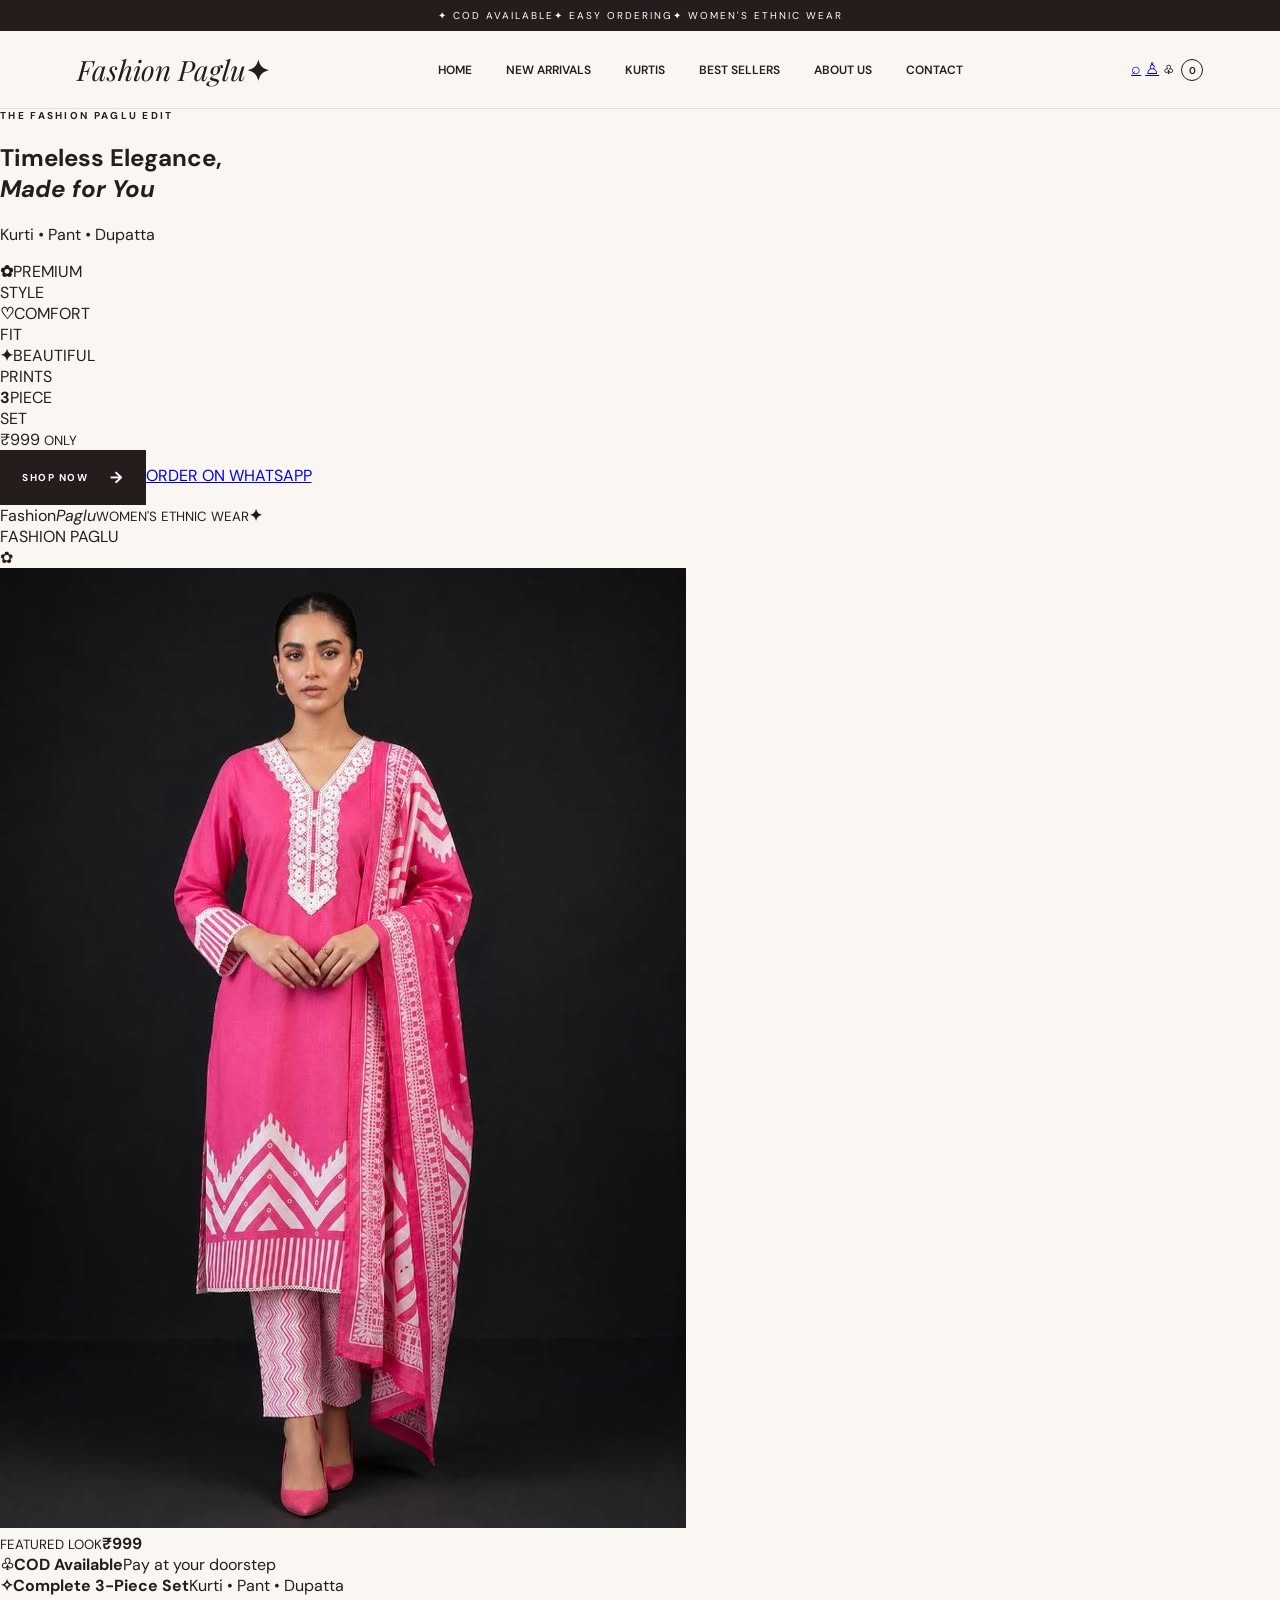
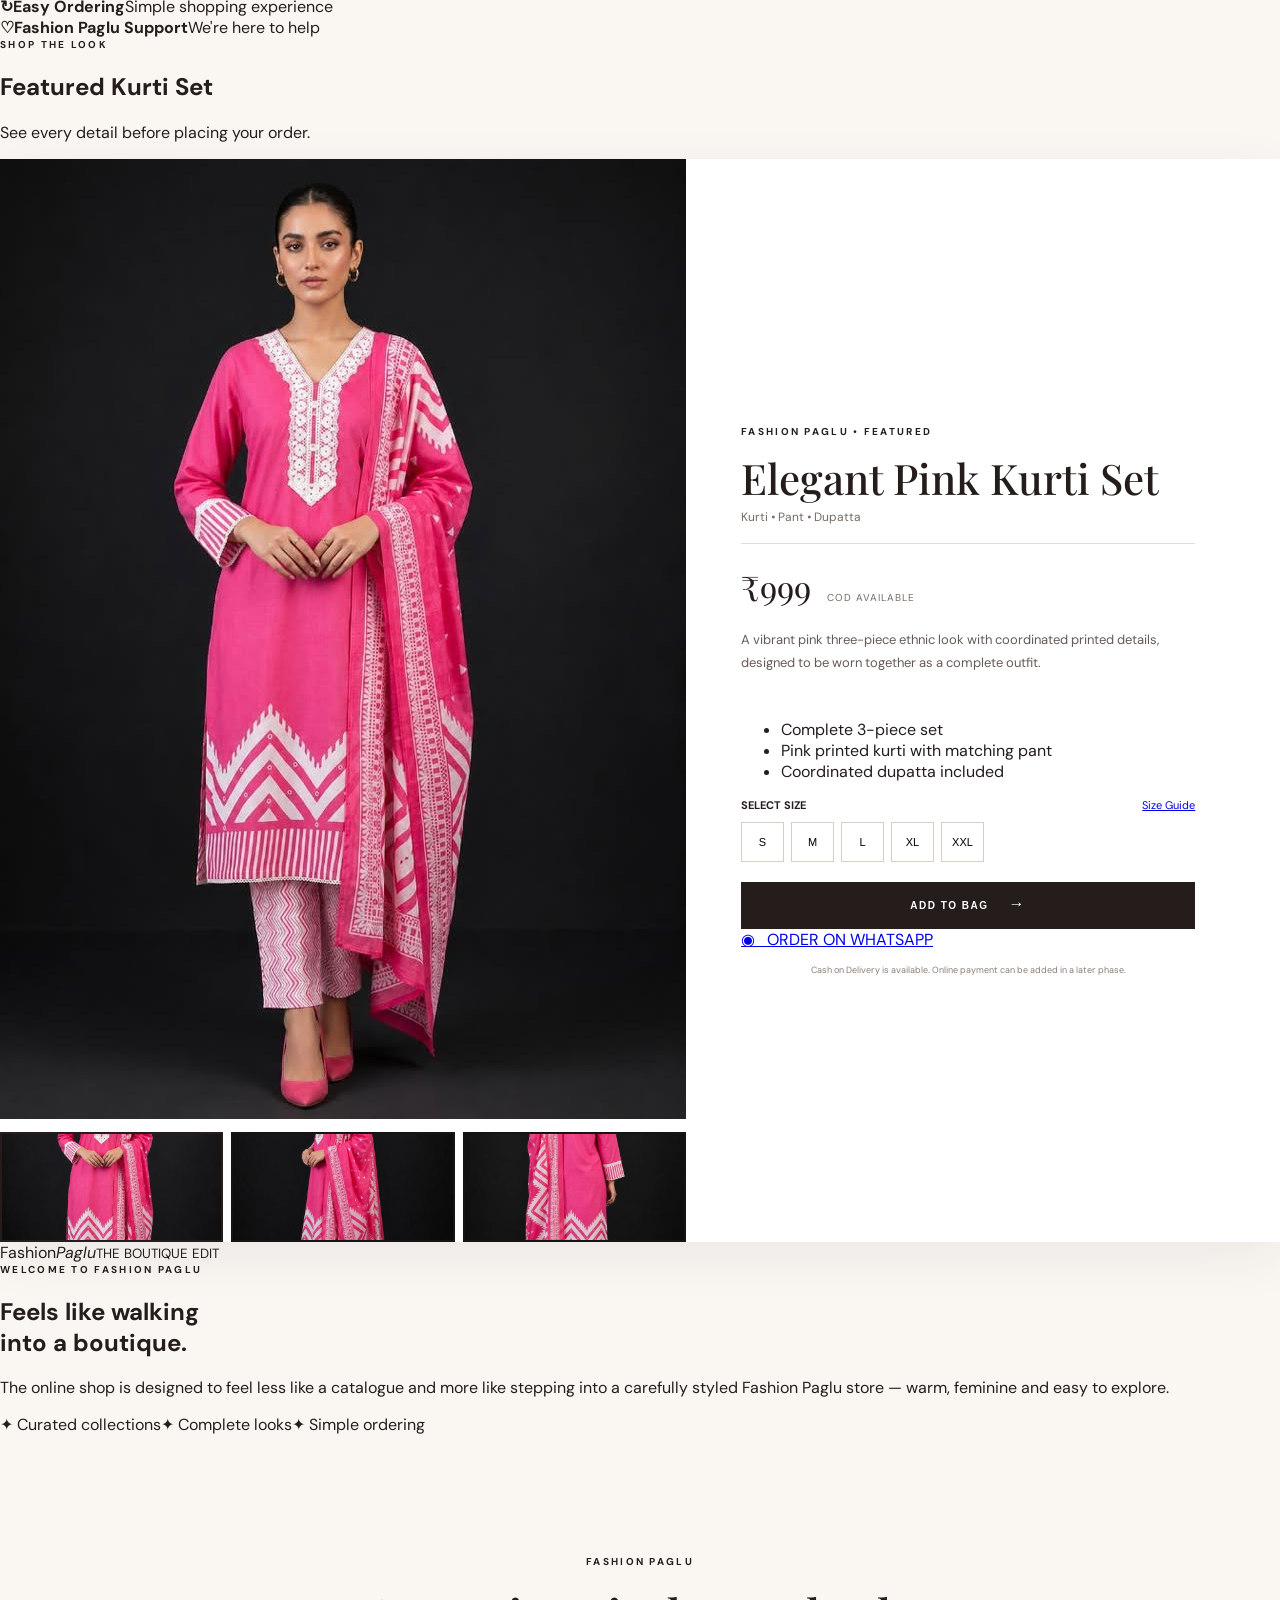
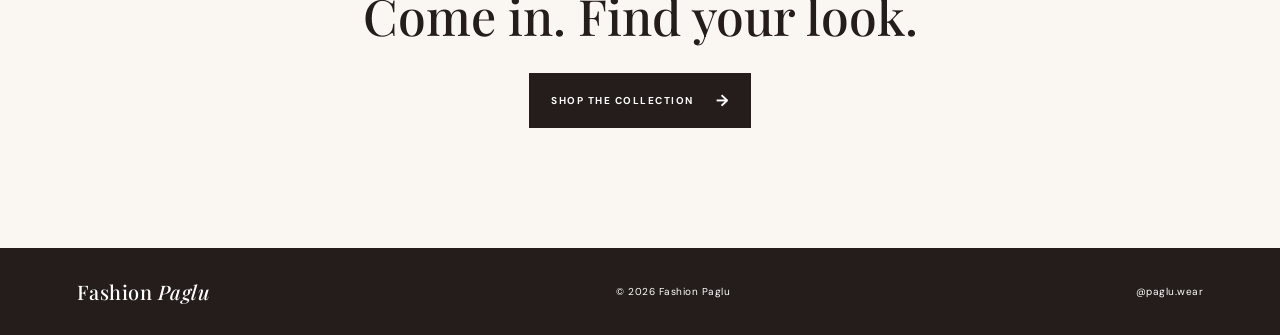
==== commit 6ddbbe75: "Redesign Fashion Paglu as premium boutique storefront" ====
--- a/index.html
+++ b/index.html
@@ -3,91 +3,110 @@
 <head>
   <meta charset="UTF-8">
   <meta name="viewport" content="width=device-width, initial-scale=1.0">
-  <meta name="description" content="Fashion Paglu — elegant 3-piece kurti sets.">
-  <title>Fashion Paglu | Women's Ethnic Wear</title>
+  <meta name="description" content="Fashion Paglu — elegant women's ethnic wear and 3-piece kurti sets.">
+  <title>Fashion Paglu | Boutique Women's Ethnic Wear</title>
   <link rel="preconnect" href="https://fonts.googleapis.com">
   <link rel="preconnect" href="https://fonts.gstatic.com" crossorigin>
-  <link href="https://fonts.googleapis.com/css2?family=DM+Sans:wght@400;500;600;700&family=Playfair+Display:wght@500;600&display=swap" rel="stylesheet">
+  <link href="https://fonts.googleapis.com/css2?family=DM+Sans:wght@400;500;600;700&family=Playfair+Display:wght@500;600&family=Allura&display=swap" rel="stylesheet">
   <link rel="stylesheet" href="style.css">
 </head>
 <body>
-  <div class="topbar">FASHION PAGLU • WOMEN'S ETHNIC WEAR</div>
+  <div class="topbar"><span>✦ COD AVAILABLE</span><span>✦ EASY ORDERING</span><span>✦ WOMEN'S ETHNIC WEAR</span></div>
 
   <header class="site-header">
-    <a class="logo" href="#home">Fashion <span>Paglu</span></a>
+    <a class="logo" href="#home"><span>Fashion</span> <em>Paglu</em><b>✦</b></a>
     <nav>
-      <a href="#home">Home</a>
-      <a href="#collection">Shop</a>
-      <a href="#details">Details</a>
-      <a href="#about">About</a>
+      <a class="active" href="#home">HOME</a>
+      <a href="#collection">NEW ARRIVALS</a>
+      <a href="#collection">KURTIS</a>
+      <a href="#collection">BEST SELLERS</a>
+      <a href="#about">ABOUT US</a>
+      <a href="#contact">CONTACT</a>
     </nav>
-    <a class="bag" href="#collection" aria-label="Shopping bag">Bag <span id="bagCount">0</span></a>
+    <div class="header-actions">
+      <a href="#collection" aria-label="Search">⌕</a>
+      <a href="#about" aria-label="Account">♙</a>
+      <a href="#collection" class="bag" aria-label="Shopping bag">♧<span id="bagCount">0</span></a>
+    </div>
   </header>
 
   <main id="home">
-    <section class="hero">
-      <div class="hero-copy">
-        <p class="eyebrow">THE NEW EDIT</p>
-        <h1>Everyday elegance,<br><em>made effortless.</em></h1>
-        <p class="hero-text">A complete 3-piece kurti set designed to bring colour, comfort and a polished look together.</p>
-        <a class="button" href="#collection">SHOP THE LOOK <span>→</span></a>
-        <div class="trust-row"><span>✓ COD Available</span><span>✓ Kurti • Pant • Dupatta</span></div>
+    <section class="boutique-hero">
+      <div class="hero-store-copy">
+        <div class="hero-panel">
+          <p class="eyebrow">THE FASHION PAGLU EDIT</p>
+          <h1>Timeless Elegance,<br><em>Made for You</em></h1>
+          <p class="hero-sub">Kurti <i>•</i> Pant <i>•</i> Dupatta</p>
+          <div class="hero-features">
+            <div><strong>✿</strong><span>PREMIUM<br>STYLE</span></div>
+            <div><strong>♡</strong><span>COMFORT<br>FIT</span></div>
+            <div><strong>✦</strong><span>BEAUTIFUL<br>PRINTS</span></div>
+            <div><strong>3</strong><span>PIECE<br>SET</span></div>
+          </div>
+          <div class="hero-price">₹999 <small>ONLY</small></div>
+          <div class="hero-buttons"><a class="button" href="#collection">SHOP NOW <span>→</span></a><a class="whatsapp-button" href="#collection">ORDER ON WHATSAPP</a></div>
+        </div>
       </div>
-      <div class="hero-card">
-        <img src="786656484_1089014850242842_1424565845013368971_n.jpg" alt="Pink Fashion Paglu kurti set" class="hero-product-image">
-        <div class="price-tag"><small>COMPLETE SET</small><strong>₹999</strong></div>
+
+      <div class="boutique-room">
+        <div class="brand-wall"><span>Fashion</span><em>Paglu</em><small>WOMEN'S ETHNIC WEAR</small><b>✦</b></div>
+        <div class="arch arch-one"></div><div class="arch arch-two"></div><div class="arch arch-three"></div>
+        <div class="rack rack-one"><i></i><i></i><i></i><i></i><i></i></div>
+        <div class="rack rack-two"><i></i><i></i><i></i><i></i><i></i></div>
+        <div class="counter"><span>FASHION PAGLU</span></div>
+        <div class="sofa"><span></span></div>
+        <div class="plant">✿</div>
+        <div class="hero-model"><img src="786656484_1089014850242842_1424565845013368971_n.jpg" alt="Fashion Paglu pink three-piece kurti set"></div>
+        <div class="room-card"><small>FEATURED LOOK</small><strong>₹999</strong></div>
       </div>
     </section>
 
-    <section class="shop-heading" id="collection">
-      <div><p class="eyebrow">SHOP THE COLLECTION</p><h2>One look. Three pieces.</h2></div>
-      <p>Designed to be easy to wear and easy to style.</p>
+    <section class="service-strip">
+      <div><strong>♧</strong><span><b>COD Available</b>Pay at your doorstep</span></div>
+      <div><strong>✧</strong><span><b>Complete 3-Piece Set</b>Kurti • Pant • Dupatta</span></div>
+      <div><strong>↻</strong><span><b>Easy Ordering</b>Simple shopping experience</span></div>
+      <div><strong>♡</strong><span><b>Fashion Paglu Support</b>We're here to help</span></div>
     </section>
 
-    <section class="product-wrap">
-      <article class="product-card" id="details">
-        <div class="product-visual">
-          <div class="product-main"><img id="mainProductImage" src="786656484_1089014850242842_1424565845013368971_n.jpg" alt="Pink kurti set front view"></div>
-          <div class="thumbs" aria-label="Product images">
-            <button class="thumb active" data-image="786656484_1089014850242842_1424565845013368971_n.jpg"><img src="786656484_1089014850242842_1424565845013368971_n.jpg" alt="Front view"></button>
-            <button class="thumb" data-image="736225140_2574748992990393_1213874851290949820_n.jpg"><img src="736225140_2574748992990393_1213874851290949820_n.jpg" alt="Side view"></button>
-            <button class="thumb" data-image="790930401_1851140159583548_4862133159467574336_n.jpg"><img src="790930401_1851140159583548_4862133159467574336_n.jpg" alt="Back view"></button>
-          </div>
-        </div>
-        <div class="product-info">
-          <p class="eyebrow">FASHION PAGLU • FEATURED</p>
-          <h2>Elegant Pink Kurti Set</h2>
-          <p class="subline">Kurti • Pant • Dupatta</p>
-          <div class="rating"><span>★★★★★</span> <small>Complete 3-piece look</small></div>
-          <div class="product-price">₹999 <small>COD available</small></div>
-          <p class="description">A vibrant pink ethnic set with coordinated printed details, designed as a complete look from kurti to dupatta.</p>
-          <div class="sizes-title"><strong>Select Size</strong><span>Size guide</span></div>
-          <div class="sizes"><button>S</button><button>M</button><button>L</button><button>XL</button><button>XXL</button></div>
-          <button class="buy-button" id="addBag">ADD TO BAG <span>→</span></button>
-          <p class="note">Secure your order with Cash on Delivery. Payment options can be added later.</p>
-        </div>
-      </article>
+    <section class="collection-heading" id="collection">
+      <p class="eyebrow">SHOP THE LOOK</p>
+      <h2>Featured Kurti Set</h2>
+      <p>See every detail before placing your order.</p>
     </section>
 
-    <section class="benefits">
-      <div><span>01</span><h3>Complete Look</h3><p>Kurti, pant and dupatta together.</p></div>
-      <div><span>02</span><h3>Easy Ordering</h3><p>Simple shopping experience on mobile.</p></div>
-      <div><span>03</span><h3>COD Available</h3><p>Convenient cash-on-delivery option.</p></div>
+    <section class="product-card" id="details">
+      <div class="product-gallery">
+        <div class="gallery-main"><img id="mainProductImage" src="786656484_1089014850242842_1424565845013368971_n.jpg" alt="Pink kurti set front view"></div>
+        <div class="thumbs">
+          <button class="thumb active" data-image="786656484_1089014850242842_1424565845013368971_n.jpg"><img src="786656484_1089014850242842_1424565845013368971_n.jpg" alt="Front view"></button>
+          <button class="thumb" data-image="736225140_2574748992990393_1213874851290949820_n.jpg"><img src="736225140_2574748992990393_1213874851290949820_n.jpg" alt="Side view"></button>
+          <button class="thumb" data-image="790930401_1851140159583548_4862133159467574336_n.jpg"><img src="790930401_1851140159583548_4862133159467574336_n.jpg" alt="Back view"></button>
+        </div>
+      </div>
+      <div class="product-info">
+        <p class="eyebrow">FASHION PAGLU • FEATURED</p>
+        <h2>Elegant Pink Kurti Set</h2>
+        <p class="subline">Kurti <i>•</i> Pant <i>•</i> Dupatta</p>
+        <div class="product-price">₹999 <small>COD AVAILABLE</small></div>
+        <p class="description">A vibrant pink three-piece ethnic look with coordinated printed details, designed to be worn together as a complete outfit.</p>
+        <ul class="details-list"><li>Complete 3-piece set</li><li>Pink printed kurti with matching pant</li><li>Coordinated dupatta included</li></ul>
+        <div class="sizes-title"><strong>SELECT SIZE</strong><a href="#">Size Guide</a></div>
+        <div class="sizes"><button>S</button><button>M</button><button>L</button><button>XL</button><button>XXL</button></div>
+        <button class="buy-button" id="addBag">ADD TO BAG <span>→</span></button>
+        <a class="wide-whatsapp" href="#collection">◉ &nbsp; ORDER ON WHATSAPP</a>
+        <p class="note">Cash on Delivery is available. Online payment can be added in a later phase.</p>
+      </div>
     </section>
 
-    <section class="about" id="about">
-      <div><p class="eyebrow">THE PAGLU WAY</p><h2>Style that feels<br>like your own.</h2></div>
-      <p>Fashion Paglu is about making everyday Indian wear feel fresh, feminine and effortless — with complete looks that are easy to discover and easy to wear.</p>
+    <section class="brand-story" id="about">
+      <div class="story-visual"><div class="story-sign"><span>Fashion</span><em>Paglu</em><small>THE BOUTIQUE EDIT</small></div></div>
+      <div class="story-copy"><p class="eyebrow">WELCOME TO FASHION PAGLU</p><h2>Feels like walking<br>into a boutique.</h2><p>The online shop is designed to feel less like a catalogue and more like stepping into a carefully styled Fashion Paglu store — warm, feminine and easy to explore.</p><div class="story-points"><span>✦ Curated collections</span><span>✦ Complete looks</span><span>✦ Simple ordering</span></div></div>
     </section>
 
-    <section class="final-cta">
-      <p class="eyebrow">FASHION PAGLU</p>
-      <h2>Find a look worth<br>coming back to.</h2>
-      <a class="button" href="#collection">EXPLORE THE LOOK <span>→</span></a>
-    </section>
+    <section class="final-cta" id="contact"><p class="eyebrow">FASHION PAGLU</p><h2>Come in. Find your look.</h2><a class="button" href="#collection">SHOP THE COLLECTION <span>→</span></a></section>
   </main>
 
-  <footer><strong>Fashion Paglu</strong><span>© 2026 Fashion Paglu</span><span>@paglu.wear</span></footer>
+  <footer><strong>Fashion <em>Paglu</em></strong><span>© 2026 Fashion Paglu</span><span>@paglu.wear</span></footer>
   <script src="script.js"></script>
 </body>
 </html>
--- a/style.css
+++ b/style.css
@@ -1 +1 @@
-*{box-sizing:border-box}html{scroll-behavior:smooth}body{margin:0;background:#f8f4ef;color:#241d1b;font-family:'DM Sans',sans-serif}.site-header{height:76px;display:flex;align-items:center;justify-content:space-between;padding:0 6%;background:#f8f4ef;border-bottom:1px solid #ded5cd;position:sticky;top:0;z-index:10}.logo{font-family:'Playfair Display',serif;font-size:27px;color:#241d1b;text-decoration:none}.logo span{font-style:italic}nav{display:flex;gap:30px}nav a,.bag{color:#241d1b;text-decoration:none;font-size:13px;font-weight:600}.bag span{display:inline-grid;place-items:center;margin-left:6px;width:21px;height:21px;border:1px solid #241d1b;border-radius:50%;font-size:10px}.hero{min-height:650px;display:grid;grid-template-columns:1fr 1fr;gap:6%;align-items:center;padding:65px 8%;background:linear-gradient(120deg,#f8f4ef,#eee4dc)}.hero-copy{max-width:580px}.eyebrow{font-size:11px;letter-spacing:2px;font-weight:700;margin:0 0 18px}.hero h1{font-family:'Playfair Display',serif;font-size:clamp(48px,6vw,82px);font-weight:500;line-height:1.02;margin:0 0 24px}.hero h1 em{font-weight:500}.hero-text{font-size:17px;line-height:1.7;max-width:470px;color:#655a55;margin-bottom:30px}.button,.outline-button{display:inline-block;text-decoration:none;font-weight:700;font-size:11px;letter-spacing:1.4px;padding:16px 24px;transition:.2s}.button{background:#241d1b;color:white}.button:hover{opacity:.86}.outline-button{border:1px solid #241d1b;color:#241d1b;width:100%;text-align:center;margin-top:18px}.outline-button:hover{background:#241d1b;color:white}.trust-row{display:flex;gap:20px;margin-top:25px;font-size:11px;color:#655a55}.hero-card{height:520px;position:relative;background:#151313;overflow:hidden;display:grid;place-items:center}.hero-product-image{width:100%;height:100%;object-fit:cover;object-position:center}.price-tag{position:absolute;right:20px;bottom:20px;background:#fff;padding:17px 22px;display:flex;flex-direction:column}.price-tag small{font-size:9px;letter-spacing:1.5px}.price-tag strong{font-family:'Playfair Display',serif;font-size:28px}.intro{text-align:center;padding:90px 20px 45px}.intro h2,.about h2,.contact h2{font-family:'Playfair Display',serif;font-weight:500;font-size:48px;margin:0 0 12px}.intro p:last-child{color:#756a64}.product-grid{max-width:1150px;margin:auto;padding:20px 25px 100px}.product-card{background:#fff;padding:14px;max-width:480px;margin:auto;box-shadow:0 12px 40px rgba(36,29,27,.06)}.product-image{height:520px;position:relative;overflow:hidden;background:#151313}.product-image>img{width:100%;height:100%;display:block;object-fit:cover;object-position:center}.badge{position:absolute;left:15px;top:15px;background:#241d1b;color:#fff;padding:7px 10px;font-size:9px;letter-spacing:1px}.product-gallery{display:grid;grid-template-columns:repeat(3,1fr);gap:8px;margin-top:8px}.product-gallery img{width:100%;height:105px;display:block;object-fit:cover;object-position:center;background:#151313}.product-info{display:flex;justify-content:space-between;align-items:flex-start;padding:20px 5px 0}.product-info h3{font-family:'Playfair Display',serif;font-size:24px;font-weight:500;margin:0 0 5px}.product-info p{font-size:11px;color:#756a64;margin:0}.product-info strong{font-family:'Playfair Display',serif;font-size:23px}.about{background:#e9dfd7;display:grid;grid-template-columns:1fr 1fr;gap:10%;padding:100px 12%;align-items:center}.about p{font-size:17px;line-height:1.9;color:#5e544e}.contact{text-align:center;padding:110px 20px}.contact h2{max-width:700px;margin:0 auto 28px}footer{background:#241d1b;color:#fff;padding:28px 6%;display:flex;justify-content:space-between;align-items:center;font-size:11px;letter-spacing:.4px}footer strong{font-family:'Playfair Display',serif;font-size:20px;font-weight:500}@media(max-width:760px){nav{display:none}.site-header{padding:0 5%}.hero{grid-template-columns:1fr;padding:48px 6%;min-height:auto}.hero h1{font-size:52px}.hero-card{height:430px}.trust-row{flex-direction:column;gap:8px}.intro{padding-top:70px}.intro h2,.about h2,.contact h2{font-size:39px}.product-image{height:440px}.product-gallery img{height:90px}.about{grid-template-columns:1fr;padding:70px 8%;gap:25px}footer{flex-direction:column;gap:12px;text-align:center}}+*{box-sizing:border-box}html{scroll-behavior:smooth}body{margin:0;background:#faf7f3;color:#241d1b;font-family:'DM Sans',sans-serif}.topbar{background:#241d1b;color:#fff;text-align:center;padding:9px;font-size:10px;letter-spacing:2px}.site-header{height:78px;display:flex;align-items:center;justify-content:space-between;padding:0 6%;background:#faf7f3;border-bottom:1px solid #e3dbd4;position:sticky;top:0;z-index:20}.logo{font-family:'Playfair Display',serif;font-size:28px;color:#241d1b;text-decoration:none}.logo span{font-style:italic}nav{display:flex;gap:34px}nav a,.bag{color:#241d1b;text-decoration:none;font-size:12px;font-weight:600}.nav a:hover{opacity:.6}.bag span{display:inline-grid;place-items:center;margin-left:7px;width:22px;height:22px;border:1px solid #241d1b;border-radius:50%;font-size:10px}.hero{min-height:680px;display:grid;grid-template-columns:1fr 1fr;gap:7%;align-items:center;padding:70px 8%;background:linear-gradient(120deg,#faf7f3,#eee4dc)}.hero-copy{max-width:600px}.eyebrow{font-size:10px;letter-spacing:2.3px;font-weight:700;margin:0 0 18px}.hero h1{font-family:'Playfair Display',serif;font-size:clamp(48px,6vw,80px);font-weight:500;line-height:1.02;margin:0 0 25px}.hero h1 em{font-weight:500}.hero-text{font-size:16px;line-height:1.75;max-width:490px;color:#655a55;margin:0 0 30px}.button{display:inline-flex;align-items:center;gap:22px;background:#241d1b;color:#fff;text-decoration:none;font-weight:700;font-size:10px;letter-spacing:1.5px;padding:17px 22px;transition:.2s}.button:hover{transform:translateY(-1px)}.button span{font-size:16px}.trust-row{display:flex;gap:25px;margin-top:24px;font-size:10px;color:#655a55}.hero-card{height:560px;position:relative;background:#151313;overflow:hidden}.hero-product-image{width:100%;height:100%;display:block;object-fit:cover;object-position:center}.price-tag{position:absolute;right:18px;bottom:18px;background:#fff;padding:15px 20px;display:flex;flex-direction:column}.price-tag small{font-size:8px;letter-spacing:1.4px}.price-tag strong{font-family:'Playfair Display',serif;font-size:28px}.shop-heading{max-width:1180px;margin:auto;padding:100px 30px 45px;display:flex;align-items:end;justify-content:space-between;gap:30px}.shop-heading h2{font-family:'Playfair Display',serif;font-size:48px;font-weight:500;margin:0}.shop-heading>p{max-width:280px;color:#756a64;font-size:13px;line-height:1.6;margin:0}.product-wrap{max-width:1180px;margin:auto;padding:0 30px 110px}.product-card{display:grid;grid-template-columns:1.05fr .95fr;background:#fff;box-shadow:0 15px 50px rgba(36,29,27,.07)}.product-visual{padding:14px}.product-main{height:650px;background:#151313;overflow:hidden}.product-main img{width:100%;height:100%;display:block;object-fit:cover;object-position:center}.thumbs{display:grid;grid-template-columns:repeat(3,1fr);gap:8px;margin-top:8px}.thumb{border:2px solid transparent;padding:0;background:#151313;cursor:pointer;height:110px;overflow:hidden}.thumb.active{border-color:#241d1b}.thumb img{width:100%;height:100%;object-fit:cover;display:block}.product-info{padding:65px 55px;display:flex;flex-direction:column;justify-content:center}.product-info h2{font-family:'Playfair Display',serif;font-size:42px;font-weight:500;line-height:1.08;margin:0 0 8px}.subline{font-size:12px;color:#756a64;margin:0 0 18px}.rating{font-size:12px;margin-bottom:24px}.rating span{letter-spacing:3px}.rating small{color:#756a64;margin-left:8px}.product-price{font-family:'Playfair Display',serif;font-size:34px;border-top:1px solid #e3dbd4;padding-top:20px;margin-bottom:18px}.product-price small{font-family:'DM Sans',sans-serif;font-size:10px;letter-spacing:1px;color:#756a64;margin-left:8px}.description{font-size:13px;line-height:1.8;color:#655a55;margin:0 0 28px}.sizes-title{display:flex;justify-content:space-between;font-size:11px;margin-bottom:10px}.sizes-title span{text-decoration:underline;color:#756a64}.sizes{display:flex;gap:7px;margin-bottom:20px}.sizes button{background:#fff;border:1px solid #d8cec6;width:43px;height:40px;cursor:pointer;font-size:11px}.sizes button:hover,.sizes button.selected{border-color:#241d1b}.buy-button{border:0;background:#241d1b;color:#fff;width:100%;padding:18px;font-size:10px;font-weight:700;letter-spacing:1.5px;cursor:pointer;display:flex;justify-content:center;gap:20px}.buy-button span{font-size:16px;line-height:8px}.note{text-align:center;font-size:9px;color:#8a7d75;margin:14px 0 0}.benefits{display:grid;grid-template-columns:repeat(3,1fr);border-top:1px solid #ded5cd;border-bottom:1px solid #ded5cd;margin:0 8%;padding:55px 0}.benefits div{padding:0 45px;border-right:1px solid #ded5cd}.benefits div:last-child{border:0}.benefits span{font-size:10px;letter-spacing:2px;color:#8a7d75}.benefits h3{font-family:'Playfair Display',serif;font-size:24px;font-weight:500;margin:10px 0 7px}.benefits p{font-size:11px;color:#756a64;margin:0;line-height:1.6}.about{background:#e9dfd7;display:grid;grid-template-columns:1fr 1fr;gap:10%;padding:110px 12%;align-items:center;margin-top:100px}.about h2,.final-cta h2{font-family:'Playfair Display',serif;font-weight:500;font-size:50px;line-height:1.1;margin:0}.about>p{font-size:16px;line-height:1.9;color:#5e544e}.final-cta{text-align:center;padding:120px 20px}.final-cta h2{margin-bottom:30px}.final-cta .eyebrow{margin-bottom:20px}footer{background:#241d1b;color:#fff;padding:30px 6%;display:flex;justify-content:space-between;align-items:center;font-size:10px;letter-spacing:.5px}footer strong{font-family:'Playfair Display',serif;font-size:20px;font-weight:500}@media(max-width:850px){nav{display:none}.site-header{height:70px;padding:0 5%}.hero{grid-template-columns:1fr;padding:48px 6%;min-height:auto}.hero h1{font-size:52px}.hero-card{height:500px;margin-top:15px}.trust-row{flex-direction:column;gap:8px}.shop-heading{display:block;padding:75px 25px 35px}.shop-heading h2{font-size:39px;margin-bottom:15px}.product-wrap{padding:0 15px 75px}.product-card{grid-template-columns:1fr}.product-main{height:560px}.product-info{padding:45px 30px}.product-info h2{font-size:36px}.benefits{grid-template-columns:1fr;margin:0 6%;padding:0}.benefits div{border-right:0;border-bottom:1px solid #ded5cd;padding:30px 0}.about{grid-template-columns:1fr;padding:75px 8%;gap:25px;margin-top:75px}.about h2,.final-cta h2{font-size:40px}.final-cta{padding:85px 20px}footer{flex-direction:column;gap:12px;text-align:center}}
